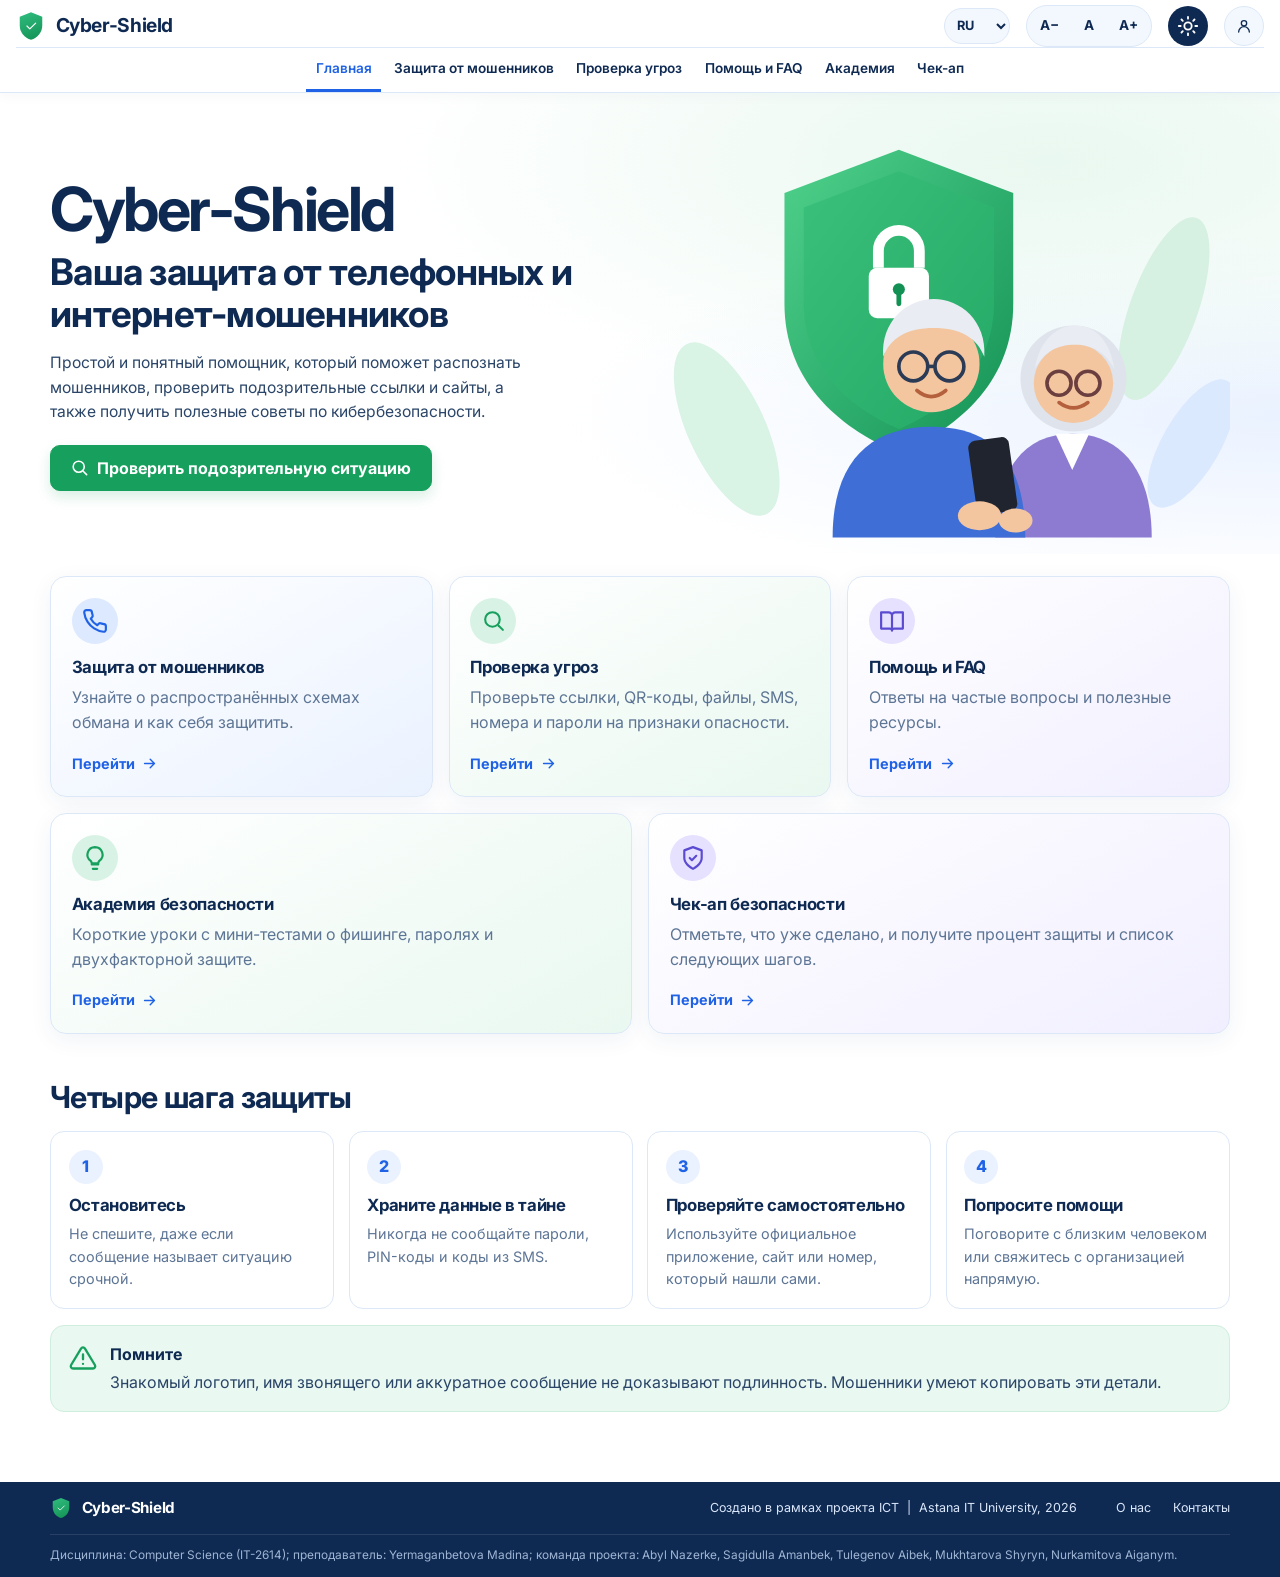
==== public/index.html @ ae564491 "Add Cyberr Shield application files" ====
<!doctype html><html lang="ru"><head><meta charset="utf-8"><meta name="viewport" content="width=device-width,initial-scale=1"><meta name="description" content="Распознавайте онлайн-мошенничество и находите безопасные шаги."><title>Главная | Cyber-Shield</title><link rel="preconnect" href="https://fonts.googleapis.com"><link rel="preconnect" href="https://fonts.gstatic.com" crossorigin><link rel="stylesheet" href="https://fonts.googleapis.com/css2?family=Inter:wght@400;500;600;700;800&display=swap"><link rel="stylesheet" href="styles.css?v=4"><script>try{var d=document.documentElement,t=localStorage.getItem('cs-theme'),l=localStorage.getItem('cs-lang'),f=localStorage.getItem('cs-fs');if(t)d.dataset.theme=t;if(l)d.lang=l;if(f)d.style.setProperty('--font',f+'px')}catch(e){}</script></head><body><a class="skip" href="#main">Перейти к содержимому</a><header class="topbar" id="top"><div class="shell"><div class="toprow"><a class="brand" href="index.html"><span class="logo" aria-hidden="true">✦</span><span><strong>Cyber-Shield</strong><small>Защита от телефонных и интернет-мошенников</small></span></a><select class="lang" id="langSelect" aria-label="Язык"><option value="ru">RU</option><option value="kk">ҚАЗ</option><option value="en">EN</option></select><div class="tools" aria-label="Размер текста"><span>Размер текста</span><button class="tool" data-font="down" aria-label="Уменьшить текст">A−</button><button class="tool" data-font="reset" aria-label="Сбросить размер текста">A</button><button class="tool" data-font="up" aria-label="Увеличить текст">A+</button></div><button class="theme" id="themeToggle" type="button" aria-label="Сменить тему"><span class="ico i-sun" aria-hidden="true"></span></button><a class="acc" id="accLink" href="account.html" aria-label="Личный кабинет"><span class="ico i-user" aria-hidden="true"></span></a></div><div class="navwrap"><nav class="nav" aria-label="Основная навигация"><a href="index.html" aria-current="page"><span aria-hidden="true">⌂</span> Главная</a><a href="protect.html"><span aria-hidden="true">✓</span> Защита от мошенников</a><a href="scanner.html"><span aria-hidden="true">⌕</span> Проверка угроз</a><a href="help.html"><span aria-hidden="true">?</span> Помощь и FAQ</a><a href="academy.html"><span aria-hidden="true">★</span> Академия</a><a href="checkup.html"><span aria-hidden="true">✓</span> Чек-ап</a></nav></div></div></header><main id="main"><section class="hero"><div class="shell hero-grid"><div><h1><span class="brandname">Cyber-Shield</span>Ваша защита от телефонных и интернет-мошенников</h1><p class="lead">Простой и понятный помощник, который поможет распознать мошенников, проверить подозрительные ссылки и сайты, а также получить полезные советы по кибербезопасности.</p><div class="actions"><a class="btn green" href="protect.html#situation-check"><span class="ico i-search" aria-hidden="true"></span> Проверить подозрительную ситуацию</a></div></div><aside class="visual" aria-hidden="true"><svg viewBox="0 0 480 340" xmlns="http://www.w3.org/2000/svg"><defs><linearGradient id="sg" x1="0" y1="0" x2="1" y2="1"><stop offset="0" stop-color="#4fd18b"/><stop offset="1" stop-color="#139155"/></linearGradient></defs><ellipse cx="62" cy="250" rx="32" ry="78" fill="#d9f3e5" transform="rotate(-25 62 250)"/><ellipse cx="425" cy="150" rx="28" ry="80" fill="#d6f0e1" transform="rotate(20 425 150)"/><ellipse cx="448" cy="262" rx="24" ry="60" fill="#dbe9ff" transform="rotate(30 448 262)"/><path d="M205 18 300 54v92c0 62-42 102-95 124-53-22-95-62-95-124V54z" fill="url(#sg)"/><path d="M205 36 284 66v80c0 50-34 85-79 104-45-19-79-54-79-104V66z" fill="#2fb872" opacity=".55"/><rect x="180" y="116" width="50" height="42" rx="7" fill="#fff"/><path d="M188 116v-14a17 17 0 0 1 34 0v14" fill="none" stroke="#fff" stroke-width="9"/><circle cx="205" cy="134" r="5" fill="#139155"/><rect x="203" y="136" width="4" height="12" rx="2" fill="#139155"/><circle cx="350" cy="208" r="44" fill="#dfe3ec"/><path d="M285 340c0-56 24-86 64-86s66 30 66 86z" fill="#8c7bd1"/><path d="M335 254l14 30 14-30z" fill="#fff"/><circle cx="350" cy="212" r="33" fill="#f3c6a0"/><path d="M318 200c4-26 20-36 34-36s28 10 32 36c-8-14-18-20-33-20s-25 6-33 20z" fill="#e9ecf2"/><g fill="none" stroke="#6b3f3f" stroke-width="3"><circle cx="338" cy="212" r="10"/><circle cx="362" cy="212" r="10"/></g><path d="M338 228q12 9 24 0" fill="none" stroke="#b5603c" stroke-width="3" stroke-linecap="round"/><path d="M150 340c0-62 30-92 82-92s78 30 78 92z" fill="#3f6fd6"/><circle cx="232" cy="196" r="40" fill="#f3c6a0"/><path d="M192 190c-2-30 20-48 42-48s44 18 42 48c-6-16-20-24-42-24s-36 8-42 24z" fill="#e9ecf2"/><g fill="none" stroke="#2b3a55" stroke-width="3"><circle cx="217" cy="198" r="12"/><circle cx="247" cy="198" r="12"/><path d="M229 198h6"/></g><path d="M220 218q12 10 24 0" fill="none" stroke="#b5603c" stroke-width="3" stroke-linecap="round"/><rect x="266" y="258" width="34" height="62" rx="6" fill="#20242e" transform="rotate(-8 283 289)"/><ellipse cx="272" cy="322" rx="18" ry="12" fill="#f3c6a0"/><ellipse cx="302" cy="326" rx="14" ry="10" fill="#f3c6a0"/></svg></aside></div></section><section class="section"><div class="shell"><div class="cards"><article class="card c-blue"><div class="iconbox"><span class="ico i-phone" aria-hidden="true"></span></div><h3>Защита от мошенников</h3><p>Узнайте о распространённых схемах обмана и как себя защитить.</p><a class="arrow" href="protect.html">Перейти <span class="ico i-arrow" aria-hidden="true"></span></a></article><article class="card c-green"><div class="iconbox ib-green"><span class="ico i-search" aria-hidden="true"></span></div><h3>Проверка угроз</h3><p>Проверьте ссылки, QR-коды, файлы, SMS, номера и пароли на признаки опасности.</p><a class="arrow" href="scanner.html">Перейти <span class="ico i-arrow" aria-hidden="true"></span></a></article><article class="card c-purple"><div class="iconbox ib-purple"><span class="ico i-book" aria-hidden="true"></span></div><h3>Помощь и FAQ</h3><p>Ответы на частые вопросы и полезные ресурсы.</p><a class="arrow" href="help.html">Перейти <span class="ico i-arrow" aria-hidden="true"></span></a></article></div><div class="cards two"><article class="card c-green"><div class="iconbox ib-green"><span class="ico i-bulb" aria-hidden="true"></span></div><h3>Академия безопасности</h3><p>Короткие уроки с мини-тестами о фишинге, паролях и двухфакторной защите.</p><a class="arrow" href="academy.html">Перейти <span class="ico i-arrow" aria-hidden="true"></span></a></article><article class="card c-purple"><div class="iconbox ib-purple"><span class="ico i-shieldc" aria-hidden="true"></span></div><h3>Чек-ап безопасности</h3><p>Отметьте, что уже сделано, и получите процент защиты и список следующих шагов.</p><a class="arrow" href="checkup.html">Перейти <span class="ico i-arrow" aria-hidden="true"></span></a></article></div></div></section><section class="section" id="tips"><div class="shell"><h2>Четыре шага защиты</h2><div class="steps"><article class="step"><h3>Остановитесь</h3><p>Не спешите, даже если сообщение называет ситуацию срочной.</p></article><article class="step"><h3>Храните данные в тайне</h3><p>Никогда не сообщайте пароли, PIN-коды и коды из SMS.</p></article><article class="step"><h3>Проверяйте самостоятельно</h3><p>Используйте официальное приложение, сайт или номер, который нашли сами.</p></article><article class="step"><h3>Попросите помощи</h3><p>Поговорите с близким человеком или свяжитесь с организацией напрямую.</p></article></div><div class="callout"><span class="ico i-alert" aria-hidden="true"></span><div><strong>Помните</strong><p>Знакомый логотип, имя звонящего или аккуратное сообщение не доказывают подлинность. Мошенники умеют копировать эти детали.</p></div></div></div></section></main><footer class="footer" id="contacts"><div class="shell"><div class="footbar"><a class="brand" href="index.html"><span class="logo" aria-hidden="true">✦</span><strong>Cyber-Shield</strong></a><span><span>Создано в рамках проекта ICT</span> &nbsp;|&nbsp; Astana IT University, 2026</span><span class="footlinks"><a href="#about">О нас</a><a href="#contacts">Контакты</a></span></div><p class="footnote" id="about">Дисциплина: Computer Science (IT-2614); преподаватель: Yermaganbetova Madina; команда проекта: Abyl Nazerke, Sagidulla Amanbek, Tulegenov Aibek, Mukhtarova Shyryn, Nurkamitova Aiganym.</p></div></footer><button class="backtop" id="backTop" aria-label="Наверх" title="Наверх">↑</button><script src="script.js?v=4"></script></body></html>
---- public/styles.css ----
:root{--blue:#1f62e6;--green:#17a05d;--bg:#fff;--card:#fff;--tint:#f3f8ff;--t-blue:#eaf2ff;--t-green:#e9f8f0;--t-purple:#f1efff;--ink:#2a4568;--head:#0f2a52;--muted:#5d7595;--line:#dce8f7;--font:16px;--shadow:0 6px 22px #1b3f7a10}
[data-theme=dark]{--bg:#0a1730;--card:#112448;--tint:#0f2142;--t-blue:#12295a;--t-green:#0f3030;--t-purple:#1c2253;--ink:#d3e2f8;--head:#eef5ff;--muted:#9fb5d4;--line:#243f6b;--blue:#6a9bff;--shadow:none}
*{box-sizing:border-box}
html{font-size:var(--font);scroll-behavior:smooth;scroll-padding-top:90px}
body{margin:0;background:var(--bg);color:var(--ink);font:1rem/1.55 Inter,system-ui,-apple-system,"Segoe UI",sans-serif}
[hidden]{display:none!important}
a{color:var(--blue);text-underline-offset:4px}
button,input,select{font:inherit}
:focus-visible{outline:3px solid #ffb938;outline-offset:3px}
.shell{width:min(1180px,calc(100% - 3rem));margin:auto}
.skip{position:absolute;top:-5rem;left:1rem;background:#fff;color:#0f2a52;padding:1rem;z-index:99}.skip:focus{top:1rem}
h1,h2,h3{color:var(--head);line-height:1.2;letter-spacing:-.02em;margin:0 0 .5rem}
h2{font-size:clamp(1.4rem,2.6vw,1.9rem)}h3{font-size:1.05rem}
p{margin:.4rem 0 1rem}.muted{color:var(--muted)}
.ico{display:inline-block;flex:none;width:1.2em;height:1.2em;background:currentColor;vertical-align:-.2em;-webkit-mask:var(--i) center/contain no-repeat;mask:var(--i) center/contain no-repeat}
/* header */
.topbar{position:sticky;top:0;z-index:10;background:var(--bg);border-bottom:1px solid var(--line);box-shadow:0 2px 14px #12345b0a}
.topbar .shell{display:flex;align-items:center;gap:1rem;flex-wrap:wrap;min-height:66px;width:min(1360px,calc(100% - 2rem))}
.toprow{display:contents}
.brand{order:1;display:flex;align-items:center;gap:.6rem;text-decoration:none;color:var(--head)}
.brand strong{font-size:1.2rem;letter-spacing:-.02em}.brand small{display:none}
.logo{position:relative;flex:none;width:30px;height:35px;font-size:0;color:transparent;background:linear-gradient(160deg,#35c486,#0f8a4e);-webkit-mask:var(--sh) center/contain no-repeat;mask:var(--sh) center/contain no-repeat}
.logo:after{content:"";position:absolute;inset:30% 24% 30%;background:#fff;-webkit-mask:var(--i-check) center/contain no-repeat;mask:var(--i-check) center/contain no-repeat}
.navwrap{order:2;flex:1;display:flex;justify-content:center}
.nav{display:flex;gap:.2rem}
.nav a{display:flex;align-items:center;min-height:66px;padding:0 .6rem;color:var(--head);font-size:.85rem;font-weight:600;text-decoration:none;border-bottom:3px solid transparent;white-space:nowrap}
.nav a span{display:none}.nav a:hover{color:var(--blue)}
.nav a[aria-current=page]{color:var(--blue);border-bottom-color:var(--blue)}
.tools{order:4;display:flex;align-items:center;gap:.1rem;padding:.2rem;border-radius:99px;background:var(--tint);border:1px solid var(--line)}
.tools span{display:none}
.tool{min-width:38px;min-height:34px;border:0;border-radius:99px;background:transparent;color:var(--head);font-weight:700;font-size:.85rem;cursor:pointer}.tool:hover{background:var(--t-blue)}
.theme{order:5;width:40px;height:40px;border:0;border-radius:50%;background:#0f2a52;color:#fff;display:grid;place-items:center;font-size:1.15rem;cursor:pointer}
[data-theme=dark] .theme{background:#2a4a85}
.lang{order:3;width:auto;min-height:36px;padding:0 .5rem;border-radius:99px;border:1px solid var(--line);background:var(--tint);color:var(--head);font-weight:700;font-size:.8rem;cursor:pointer}
/* hero + page head */
.hero{padding:2.2rem 0 1rem;background:radial-gradient(ellipse at 82% 15%,var(--t-green) 0,transparent 45%),radial-gradient(ellipse at 100% 70%,var(--t-blue) 0,transparent 40%)}
.hero-grid{display:grid;grid-template-columns:1fr 1fr;gap:1.5rem;align-items:center}
.hero h1{font-size:clamp(1.6rem,3.3vw,2.3rem);line-height:1.15;margin:0 0 1rem}
.hero h1 .brandname{display:block;white-space:nowrap;font-size:clamp(2.6rem,6vw,3.8rem);letter-spacing:-.04em;margin-bottom:.35rem}
.lead{max-width:50ch;color:var(--ink);font-size:.98rem}
.actions{display:flex;gap:.7rem;flex-wrap:wrap;margin-top:1.3rem}
.visual svg{display:block;width:100%;height:auto}
.pagehero{padding:1.8rem 0 .6rem}
.ph{display:flex;align-items:center;gap:1rem}
.ph h1{font-size:clamp(1.7rem,3.2vw,2.3rem);margin:0}.ph p{margin:.25rem 0 0;color:var(--muted);max-width:60ch}
/* buttons */
.btn{min-height:46px;display:inline-flex;align-items:center;justify-content:center;gap:.5rem;padding:.6rem 1.2rem;border-radius:10px;border:1px solid var(--blue);background:var(--blue);color:#fff;font-weight:700;text-decoration:none;cursor:pointer;box-shadow:0 6px 14px #1f62e620}
.btn:hover{filter:brightness(.92)}
.btn.green{background:var(--green);border-color:var(--green);box-shadow:0 6px 14px #17a05d2a}
.btn.alt{background:var(--card);color:var(--head);border-color:var(--line);box-shadow:none}
/* cards */
.section{padding:1.4rem 0}
.cards{display:grid;grid-template-columns:repeat(3,1fr);gap:1rem}
.cards.five{grid-template-columns:repeat(5,1fr)}
.card,.panel{background:var(--card);border:1px solid var(--line);border-radius:16px;padding:1.3rem;box-shadow:var(--shadow)}
.card.c-blue{background:linear-gradient(150deg,var(--card),var(--t-blue))}
.card.c-green{background:linear-gradient(150deg,var(--card),var(--t-green))}
.card.c-purple{background:linear-gradient(150deg,var(--card),var(--t-purple))}
.card p{color:var(--muted)}.cards.five .card{padding:1rem}.cards.five .card p{font-size:.78rem;margin:0}.cards.five h3{font-size:.95rem}
.card ul{margin:.4rem 0 0;padding-left:1.1rem;color:var(--muted)}
.iconbox{width:46px;height:46px;border-radius:50%;display:grid;place-items:center;font-size:1.35rem;margin-bottom:.8rem;background:#dce9ff;color:#1f62e6}
.iconbox.big{width:64px;height:64px;font-size:1.9rem;margin:0;flex:none}
.ib-green{background:#d8f3e5;color:#17a05d}.ib-purple{background:#e5e1ff;color:#5b4bd1}.ib-orange{background:#ffe9d2;color:#e77a14}.ib-red{background:#ffe0de;color:#d6403a}
.arrow{display:inline-flex;align-items:center;gap:.4rem;font-weight:700;text-decoration:none;font-size:.9rem}
/* callouts */
.callout{display:flex;gap:.8rem;align-items:flex-start;background:var(--t-green);border:1px solid #cfeedd;border-radius:14px;padding:1rem 1.1rem;margin:1rem 0}
[data-theme=dark] .callout{border-color:#1d5a50}
.callout>.ico{font-size:1.5rem;color:var(--green);margin-top:.1rem}.callout strong{color:var(--head)}.callout p{margin:.2rem 0 0}
.callout.info{background:var(--t-blue);border-color:var(--line);font-size:.85rem}.callout.info>.ico{color:var(--blue);font-size:1.3rem}
/* steps */
.steps{display:grid;grid-template-columns:repeat(4,1fr);gap:.9rem;counter-reset:step;margin-top:1rem}
.step{padding:1.1rem;background:var(--card);border:1px solid var(--line);border-radius:14px}
.step:before{counter-increment:step;content:counter(step);display:grid;place-items:center;width:34px;height:34px;background:var(--t-blue);color:var(--blue);border-radius:50%;font-weight:800;margin-bottom:.7rem}
.step p{margin:0;color:var(--muted);font-size:.9rem}
/* forms */
.panel.green{background:linear-gradient(135deg,var(--t-green),var(--card));border-color:#cfeedd}
[data-theme=dark] .panel.green{border-color:#1d5a50}
.panel-head{display:flex;align-items:center;gap:.7rem;margin-bottom:.4rem}.panel-head h2{margin:0;font-size:1.2rem}.panel-head .ico{font-size:1.7rem;color:var(--green)}
.panel-head .ico.b{color:var(--blue)}
.field{display:flex;flex-direction:column;gap:.4rem;margin-bottom:1rem}
.field label,.legend{font-weight:700;color:var(--head);font-size:.92rem}
input[type=text],input[type=url],select,textarea{width:100%;min-height:48px;padding:.65rem .85rem;border:1px solid #c4d9f1;border-radius:10px;background:var(--card);color:var(--ink)}
input[type=checkbox]{width:20px;height:20px;accent-color:var(--blue);margin:.15rem .2rem 0 0;flex:none}
.checkrow{display:flex;align-items:flex-start;gap:.4rem;margin:.55rem 0}.checkrow label{font-weight:500;font-size:.92rem}
.helptext,.disclaimer{font-size:.85rem;color:var(--muted)}
.result{display:none;border:2px solid var(--line);border-radius:13px;padding:1rem;margin-top:1rem;color:#17345b}
.result.show{display:block}.result h3{color:#0f2a52;margin-bottom:.4rem}
.result.high{background:#fff0ef;border-color:#e7aaa6}.result.medium{background:#fff8e5;border-color:#efd48b}.result.low{background:#effbf4;border-color:#8ed3a9}.result.info{background:#eef6ff;border-color:#9bc6f5}
.result .address{overflow-wrap:anywhere}
.situation{display:grid;grid-template-columns:2fr 1fr;gap:1rem;align-items:start}
.situation .callout{margin:0}
/* scanner */
textarea{display:block;min-height:120px;resize:vertical;line-height:1.5;font:inherit}
.svc{display:flex;flex-wrap:wrap;gap:.5rem;margin:-.4rem 0 1rem;font-size:.8rem}
.chip{padding:.25rem .7rem;border-radius:99px;background:var(--tint);border:1px solid var(--line);color:var(--ink)}
.chip.on:before{content:"● ";color:#17a05d}.chip.off:before{content:"○ ";color:#8a9bb5}
.meter{height:10px;border-radius:99px;background:#0f2a521a;overflow:hidden;margin:.3rem 0 .4rem}
.meter span{display:block;height:100%;border-radius:99px;background:linear-gradient(90deg,#17a05d,#e8a317,#d6403a);background-size:100vw 100%}
.result h4{margin:.9rem 0 .2rem;color:#0f2a52;font-size:.92rem}.result ul{margin:.3rem 0;padding-left:1.2rem}
.result ul.links li{margin:.35rem 0}
.reportform{margin-top:1.2rem;padding-top:1rem;border-top:1px dashed var(--line)}.reportform h3{margin-bottom:.2rem}
.tabs{display:flex;gap:.7rem;flex-wrap:wrap;margin:1.2rem 0}
.tabs button{display:inline-flex;align-items:center;gap:.5rem;min-height:44px;padding:0 1.3rem;border-radius:10px;border:1px solid var(--line);background:var(--card);color:var(--head);font-weight:700;cursor:pointer}
.tabs button.active{background:var(--blue);border-color:var(--blue);color:#fff}
.scan-grid{display:grid;grid-template-columns:1.5fr 1fr .9fr;gap:1rem;align-items:start}
.scan-art{display:grid;place-items:center;position:sticky;top:84px;padding:1rem;border-radius:16px;background:var(--t-blue)}.scan-art svg{width:100%;max-width:300px;height:auto}
.watch{background:var(--tint);border:1px solid var(--line);border-radius:16px;padding:1.2rem}
.watch h2{font-size:1rem}
ul.checks{list-style:none;margin:.6rem 0 0;padding:0;display:grid;gap:.7rem;font-size:.9rem}
ul.checks li{display:flex;gap:.6rem;align-items:flex-start}
ul.checks li:before{content:"";flex:none;width:1.1em;height:1.1em;margin-top:.2em;background:var(--head);-webkit-mask:var(--i-check) center/contain no-repeat;mask:var(--i-check) center/contain no-repeat}
.stack{display:grid;gap:1rem;margin-top:1rem}
.two-col{display:grid;grid-template-columns:1fr 1fr;gap:1rem}
/* help */
.help-grid{display:grid;grid-template-columns:200px 1fr 290px;gap:1.2rem;align-items:start;margin-top:1.2rem}
.side{display:grid;gap:.25rem;padding:.5rem;background:var(--card);border:1px solid var(--line);border-radius:14px;position:sticky;top:84px}
.side a{display:flex;align-items:center;gap:.6rem;padding:.65rem .75rem;border-radius:9px;color:var(--head);font-size:.85rem;font-weight:600;text-decoration:none}
.side a.on{background:var(--blue);color:#fff}
.faq{display:grid;gap:.7rem}
details{background:var(--card);border:1px solid var(--line);border-radius:12px;padding:.2rem 1.1rem}
summary{cursor:pointer;min-height:50px;display:flex;align-items:center;justify-content:space-between;gap:1rem;color:var(--head);font-weight:600;font-size:.92rem;list-style:none}
summary::-webkit-details-marker{display:none}
summary:after{content:"";flex:none;width:1.1em;height:1.1em;background:var(--blue);-webkit-mask:var(--i-chev) center/contain no-repeat;mask:var(--i-chev) center/contain no-repeat;transition:transform .2s}
details[open] summary:after{transform:rotate(180deg)}
details p{color:var(--muted);font-size:.92rem}
.resources{display:grid;gap:.4rem;padding:1.1rem;background:var(--tint);border:1px solid var(--line);border-radius:16px}
.resources h2{font-size:.95rem;margin-bottom:.4rem}
.resource{display:flex;align-items:center;gap:.75rem;padding:.65rem;border-radius:12px;background:var(--card);border:1px solid var(--line);text-decoration:none;color:var(--head)}
.resource .iconbox{width:38px;height:38px;border-radius:10px;font-size:1.1rem;margin:0}
.resource span.t{flex:1;font-size:.85rem;font-weight:700;line-height:1.3}.resource small{display:block;color:var(--muted);font-weight:400;font-size:.74rem}
.resource>.ico:last-child{color:var(--muted)}
/* academy + checkup */
.cards.two{grid-template-columns:repeat(2,1fr);margin-top:1rem}
.prog{display:flex;align-items:center;gap:1.2rem;flex-wrap:wrap}.prog p{margin:0;font-weight:700;color:var(--head)}.prog .meter{flex:1;min-width:160px;margin:0}
#acBar{width:0;transition:width .3s}
.lessons{display:grid;gap:.8rem;margin-top:1rem}
details.lesson{padding:.3rem 1rem}
details.lesson summary{gap:.9rem;min-height:70px}
.lesson summary .lt{flex:1;display:grid;gap:.1rem;min-width:0}details.lesson{min-width:0}.lesson summary small{color:var(--muted);font-weight:400;font-size:.82rem}
.lesson summary .iconbox{margin:0;width:42px;height:42px;font-size:1.2rem}
.badge{flex:none;padding:.2rem .65rem;border-radius:99px;font-size:.75rem;font-weight:700;background:var(--tint);border:1px solid var(--line);color:var(--muted)}
.badge.ok{background:var(--t-green);color:#0e7a47;border-color:#bfe8d1}[data-theme=dark] .badge.ok{color:#6fe0a8;border-color:#1d5a50}
.lesson-body{padding:.2rem 0 1rem}.lesson-body h4{margin:.9rem 0 .3rem;color:var(--head)}
.points{margin:.2rem 0;padding-left:1.2rem}.points li{margin:.35rem 0}
.quiz{margin:.7rem 0;padding:1rem;border:1px solid var(--line);border-radius:12px;background:var(--tint)}
.qtext{font-weight:700;color:var(--head);margin:0 0 .6rem}
.opts{display:grid;gap:.5rem}
.opt{text-align:left;padding:.65rem .9rem;border-radius:10px;border:1px solid var(--line);background:var(--card);color:var(--ink);cursor:pointer;min-height:44px}
.opt:hover:not(:disabled){border-color:var(--blue)}.opt:disabled{cursor:default}
.opt.right{background:#e3f6ec;border-color:#17a05d;color:#0b5c35}.opt.wrong{background:#ffe9e7;border-color:#d6403a;color:#8a1f1a}
.expl{margin-top:.7rem;font-size:.9rem}.expl .v-ok{color:#0e7a47}.expl .v-bad{color:#c0332d}
[data-theme=dark] .expl .v-ok{color:#6fe0a8}[data-theme=dark] .expl .v-bad{color:#ff8a82}
.score{font-weight:700;color:var(--head)}
.check-grid{display:grid;grid-template-columns:1.4fr 1fr;gap:1rem;align-items:start}
.check-list{display:grid;gap:1rem}.check-list h2{font-size:1.1rem}
.chk{padding:.75rem 0;border-top:1px solid var(--line)}.chk:first-of-type{border-top:0}
.chk label{display:flex;gap:.7rem;align-items:flex-start;cursor:pointer;font-weight:500}
.result-panel{position:sticky;top:84px}
.big{font-size:3rem;font-weight:800;color:var(--head);letter-spacing:-.03em;line-height:1;margin-bottom:.5rem}
.lvl{font-weight:700}.lvl.good{color:#0e7a47}.lvl.mid{color:#b9740a}.lvl.low{color:#c0332d}
[data-theme=dark] .lvl.good{color:#6fe0a8}[data-theme=dark] .lvl.mid{color:#f0b64a}[data-theme=dark] .lvl.low{color:#ff8a82}
#ckSteps ol{padding-left:1.2rem;margin:.3rem 0}#ckSteps li{margin:.4rem 0;font-size:.92rem}
#ckBar{width:0;transition:width .3s}
/* account, dashboard, qr, file, password */
.acc{order:5;flex:none;width:40px;height:40px;border-radius:50%;display:grid;place-items:center;border:1px solid var(--line);background:var(--tint);color:var(--head);font-weight:800;font-size:.85rem;text-decoration:none}
.acc.on{background:var(--blue);border-color:var(--blue);color:#fff}
.filebtn{cursor:pointer}
.qrview{margin:1rem 0;display:grid;gap:.6rem}.qrview video{width:100%;max-height:320px;border-radius:12px;background:#0f2a52;object-fit:cover}
pre.qrtext{white-space:pre-wrap;overflow-wrap:anywhere;background:#ffffff99;border:1px dashed #9fb5d4;border-radius:10px;padding:.6rem .8rem;margin:.3rem 0;font:.85rem/1.4 ui-monospace,Menlo,Consolas,monospace;color:#17345b}
.filedrop{display:grid;justify-items:center;gap:.4rem;padding:1.4rem 1rem;margin:.6rem 0;border:2px dashed var(--line);border-radius:14px;background:var(--tint);cursor:pointer;text-align:center;font-weight:600;color:var(--head)}
.filedrop .ico{font-size:1.8rem;color:var(--blue)}.filedrop.over,.filedrop:hover{border-color:var(--blue);background:var(--t-blue)}
.pwrow{display:flex;gap:.5rem}.pwrow input{flex:1}.pwrow .btn{min-height:48px}
.result code{overflow-wrap:anywhere;font-size:.8rem}
.authwrap{display:grid;grid-template-columns:1.2fr 1fr;gap:1rem;align-items:start}.authwrap .tabs{margin-top:0}
.error{color:#c0332d;font-weight:600;min-height:1.2em}[data-theme=dark] .error{color:#ff8a82}
.btn.danger{background:#d6403a;border-color:#d6403a;box-shadow:none}
.dash-grid{display:grid;grid-template-columns:210px 1fr;gap:1.2rem;align-items:start}
.dside{position:sticky;top:84px}
.dmain{display:grid;gap:1.2rem;min-width:0}
.dhero{display:grid;grid-template-columns:1.3fr 1fr 1fr;gap:1rem;align-items:stretch;position:relative}
.dhero h1{font-size:clamp(1.6rem,3vw,2.2rem);margin:0}.dhero .sub{font-weight:700;color:var(--head);margin:.4rem 0 .2rem}
.dshield{display:none}
.gauge{text-align:center;padding:1rem}.gauge h3{margin:0}#dGauge svg{width:100%;max-width:190px}
.gnum{font-size:30px;font-weight:800;fill:var(--head)}.gsub{font-size:11px;fill:var(--muted)}.glvl{font-weight:800;margin:0}
.stats{display:grid;align-content:center}.stats ul{list-style:none;margin:0;padding:0;display:grid;gap:.8rem}.stats li{display:flex;justify-content:space-between;align-items:center;gap:.6rem;font-size:.9rem}.stats b{font-size:1.4rem;color:var(--head)}
.dq{grid-template-columns:repeat(5,1fr)}
.card.sm{padding:1rem}.card.sm p{font-size:.8rem;color:var(--muted)}.card.sm h3{font-size:.95rem}
.dgrid{display:grid;grid-template-columns:1fr 1fr;gap:1rem;align-items:start}
.cards.four{grid-template-columns:repeat(4,1fr)}.cards.three{grid-template-columns:repeat(3,1fr)}.nopad{margin:0}
.linkcard{text-decoration:none;color:var(--head);display:grid;gap:.4rem;justify-items:start}.linkcard .ico{font-size:1.4rem;color:var(--blue)}
.sech{margin:.6rem 0 0}
.panel-head .right{margin-left:auto;font-size:.8rem}
.hlist{list-style:none;margin:0;padding:0;display:grid;gap:.5rem}
.hrow{display:grid;grid-template-columns:auto 1fr auto;gap:.2rem .7rem;align-items:center;padding:.6rem .7rem;border:1px solid var(--line);border-radius:10px;background:var(--card)}
.hkind{font-weight:700;color:var(--head);font-size:.82rem}.hlabel{overflow-wrap:anywhere;font-size:.88rem}.htime{grid-column:2 / 4;font-size:.75rem;color:var(--muted)}
.lvl-badge{padding:.15rem .6rem;border-radius:99px;font-size:.72rem;font-weight:700;white-space:nowrap}
.lvl-badge.high{background:#ffe3e1;color:#a32822}.lvl-badge.medium{background:#fff1d1;color:#8a5a00}.lvl-badge.low{background:#dcf5e7;color:#0e7a47}
.seg{margin-left:auto;display:inline-flex;gap:.2rem;padding:.2rem;border-radius:99px;background:var(--tint);border:1px solid var(--line)}
.seg button{white-space:nowrap;border:0;background:transparent;color:var(--muted);padding:.25rem .7rem;border-radius:99px;font-size:.75rem;font-weight:700;cursor:pointer}.seg button.active{background:var(--blue);color:#fff}
.chartrow{display:flex;align-items:center;gap:1.2rem;flex-wrap:wrap}
.donut{width:150px;flex:none}.donut svg{width:100%}.dnum{font-size:20px;font-weight:800;fill:var(--head)}.dsub{font-size:7px;fill:var(--muted)}
.legend{list-style:none;margin:0;padding:0;display:grid;gap:.5rem;font-size:.85rem}.legend li{display:grid;grid-template-columns:12px 1fr auto;gap:.5rem;align-items:center}.legend i{width:10px;height:10px;border-radius:50%}
.bars{list-style:none;margin:1rem 0 0;padding:0;display:grid;gap:.4rem;font-size:.8rem}.bars li{display:grid;grid-template-columns:90px 1fr 24px;gap:.5rem;align-items:center}.bar{height:8px;border-radius:99px;background:#0f2a521a;overflow:hidden}.bar i{display:block;height:100%;background:var(--blue);border-radius:99px}
.lastcheck{margin-top:1rem;padding-top:.8rem;border-top:1px dashed var(--line)}.lastcheck h3{margin-bottom:.3rem}.lastcheck p{margin:.2rem 0}
.toolbar{display:flex;gap:.6rem;flex-wrap:wrap;margin:.6rem 0 1rem}.toolbar select{width:auto;min-width:180px}.toolbar .btn{min-height:44px}
.dside a.on{background:var(--blue);color:#fff}
@media(min-width:1100px){.dhero{padding-right:0}}
@media(max-width:1000px){.dash-grid{grid-template-columns:1fr}.dside{position:static;display:flex;overflow-x:auto}.dside a{white-space:nowrap}.dhero{grid-template-columns:1fr 1fr}.dhero>div:first-child{grid-column:1/-1}.dq{grid-template-columns:repeat(3,1fr)}.cards.four{grid-template-columns:repeat(2,1fr)}.dgrid{grid-template-columns:1fr}.authwrap{grid-template-columns:1fr}}
@media(max-width:650px){.dq,.cards.three,.cards.four{grid-template-columns:1fr 1fr}.dhero{grid-template-columns:1fr}.acc{width:36px;height:36px}.donut{width:120px}.bars li{grid-template-columns:70px 1fr 22px}}
@media(max-width:650px){details.lesson summary{flex-wrap:wrap;padding:.6rem 0}.lesson summary .lt{flex-basis:calc(100% - 60px)}}
@media(max-width:420px){.brand strong{display:none}.dq,.cards.three,.cards.four{grid-template-columns:1fr}}
/* footer */
.footer{background:#0f2a52;color:#dbe7fa;margin-top:2rem}
.footbar{display:flex;align-items:center;justify-content:space-between;gap:1rem;flex-wrap:wrap;min-height:52px;padding:.4rem 0;font-size:.78rem}
.footer .brand{order:0;color:#fff}.footer .brand strong{font-size:.95rem}.footer .logo{width:22px;height:26px}
.footlinks a{color:#dbe7fa;text-decoration:none;margin-left:1.4rem}.footlinks a:hover{text-decoration:underline}
.footnote{margin:0;padding:0 0 .8rem;font-size:.74rem;color:#9fb5d4;border-top:1px solid #ffffff1a;padding-top:.7rem}
.backtop{position:fixed;right:1rem;bottom:1rem;width:44px;height:44px;border-radius:50%;border:2px solid #fff;background:#0f2a52;color:#fff;font-size:1.2rem;cursor:pointer;box-shadow:0 5px 18px #102c5533}
/* responsive */
@media(max-width:1340px){.navwrap{order:6;flex-basis:100%;justify-content:center;overflow-x:auto;border-top:1px solid var(--line)}.nav a{min-height:44px}.topbar .shell{row-gap:0;padding-top:.3rem}.brand{margin-right:auto}}
@media(max-width:1000px){.cards.five{grid-template-columns:repeat(3,1fr)}.scan-grid{grid-template-columns:1fr 1fr}.scan-art{display:none}.help-grid{grid-template-columns:1fr 280px}.side{grid-column:1/-1;position:static;display:flex;overflow-x:auto}.side a{white-space:nowrap}}
@media(max-width:850px){.check-grid{grid-template-columns:1fr}.result-panel{position:static}.hero-grid,.situation{grid-template-columns:1fr}.visual{max-width:420px;margin:auto}.steps{grid-template-columns:1fr 1fr}.cards{grid-template-columns:1fr 1fr}.help-grid{grid-template-columns:1fr}}
@media(max-width:650px){.brand strong{font-size:1.05rem}.lang{padding:0 .25rem}.shell{width:calc(100% - 1.25rem)}.topbar .shell{gap:.5rem;padding:.4rem 0;min-height:0}.brand{margin-right:auto}.navwrap{order:6;flex-basis:100%;justify-content:flex-start;overflow-x:auto}.nav a{min-height:42px;padding:0 .7rem;font-size:.82rem}.tool{min-width:32px}.cards,.cards.five,.cards.two,.steps,.two-col,.scan-grid{grid-template-columns:1fr}.ph{align-items:flex-start}.iconbox.big{width:52px;height:52px;font-size:1.5rem}.footbar{flex-direction:column;align-items:flex-start;padding:.8rem 0}.footlinks a{margin:0 1.2rem 0 0}}
@media(max-width:480px){.tool[data-font=reset]{display:none}.theme{width:36px;height:36px}}
@media(prefers-reduced-motion:reduce){html{scroll-behavior:auto}*,*:before,*:after{transition:none!important}}
@media print{.topbar,.footer,.lessons,.tools,.theme,.navwrap,.actions,.backtop,.tabs{display:none!important}}

/* icons (SVG masks) */
:root{--sh:url("data:image/svg+xml,%3Csvg xmlns='http://www.w3.org/2000/svg' viewBox='0 0 24 24' fill='black'%3E%3Cpath d='M12 1 3 4.5v7c0 5.6 3.8 9.9 9 11.5 5.2-1.6 9-5.9 9-11.5v-7z'/%3E%3C/svg%3E");--i-check:url("data:image/svg+xml,%3Csvg xmlns='http://www.w3.org/2000/svg' viewBox='0 0 24 24' fill='none' stroke='black' stroke-width='2' stroke-linecap='round' stroke-linejoin='round'%3E%3Cpath d='m5 12 5 5L20 7'/%3E%3C/svg%3E");--i-chev:url("data:image/svg+xml,%3Csvg xmlns='http://www.w3.org/2000/svg' viewBox='0 0 24 24' fill='none' stroke='black' stroke-width='2' stroke-linecap='round' stroke-linejoin='round'%3E%3Cpath d='m6 9 6 6 6-6'/%3E%3C/svg%3E")}
.i-phone{--i:url("data:image/svg+xml,%3Csvg xmlns='http://www.w3.org/2000/svg' viewBox='0 0 24 24' fill='none' stroke='black' stroke-width='2' stroke-linecap='round' stroke-linejoin='round'%3E%3Cpath d='M22 16.9v3a2 2 0 0 1-2.2 2 19.8 19.8 0 0 1-8.6-3.1 19.5 19.5 0 0 1-6-6A19.8 19.8 0 0 1 2.1 4.2 2 2 0 0 1 4.1 2h3a2 2 0 0 1 2 1.7c.1 1 .4 1.9.7 2.8a2 2 0 0 1-.5 2.1L8.1 9.9a16 16 0 0 0 6 6l1.3-1.3a2 2 0 0 1 2.1-.4c.9.3 1.8.6 2.8.7a2 2 0 0 1 1.7 2z'/%3E%3C/svg%3E")}
.i-mail{--i:url("data:image/svg+xml,%3Csvg xmlns='http://www.w3.org/2000/svg' viewBox='0 0 24 24' fill='none' stroke='black' stroke-width='2' stroke-linecap='round' stroke-linejoin='round'%3E%3Crect width='20' height='16' x='2' y='4' rx='2'/%3E%3Cpath d='m22 7-10 5L2 7'/%3E%3C/svg%3E")}
.i-globe{--i:url("data:image/svg+xml,%3Csvg xmlns='http://www.w3.org/2000/svg' viewBox='0 0 24 24' fill='none' stroke='black' stroke-width='2' stroke-linecap='round' stroke-linejoin='round'%3E%3Ccircle cx='12' cy='12' r='10'/%3E%3Cpath d='M2 12h20M12 2a15 15 0 0 1 4 10 15 15 0 0 1-4 10 15 15 0 0 1-4-10 15 15 0 0 1 4-10z'/%3E%3C/svg%3E")}
.i-coins{--i:url("data:image/svg+xml,%3Csvg xmlns='http://www.w3.org/2000/svg' viewBox='0 0 24 24' fill='none' stroke='black' stroke-width='2' stroke-linecap='round' stroke-linejoin='round'%3E%3Cellipse cx='12' cy='5' rx='8' ry='3'/%3E%3Cpath d='M4 5v14c0 1.7 3.6 3 8 3s8-1.3 8-3V5M4 12c0 1.7 3.6 3 8 3s8-1.3 8-3'/%3E%3C/svg%3E")}
.i-user{--i:url("data:image/svg+xml,%3Csvg xmlns='http://www.w3.org/2000/svg' viewBox='0 0 24 24' fill='none' stroke='black' stroke-width='2' stroke-linecap='round' stroke-linejoin='round'%3E%3Ccircle cx='12' cy='8' r='4'/%3E%3Cpath d='M4 21a8 8 0 0 1 16 0'/%3E%3C/svg%3E")}
.i-search{--i:url("data:image/svg+xml,%3Csvg xmlns='http://www.w3.org/2000/svg' viewBox='0 0 24 24' fill='none' stroke='black' stroke-width='2' stroke-linecap='round' stroke-linejoin='round'%3E%3Ccircle cx='11' cy='11' r='7'/%3E%3Cpath d='m21 21-4.3-4.3'/%3E%3C/svg%3E")}
.i-book{--i:url("data:image/svg+xml,%3Csvg xmlns='http://www.w3.org/2000/svg' viewBox='0 0 24 24' fill='none' stroke='black' stroke-width='2' stroke-linecap='round' stroke-linejoin='round'%3E%3Cpath d='M2 4h7a3 3 0 0 1 3 3v14a2 2 0 0 0-2-2H2zM22 4h-7a3 3 0 0 0-3 3v14a2 2 0 0 1 2-2h8z'/%3E%3C/svg%3E")}
.i-link{--i:url("data:image/svg+xml,%3Csvg xmlns='http://www.w3.org/2000/svg' viewBox='0 0 24 24' fill='none' stroke='black' stroke-width='2' stroke-linecap='round' stroke-linejoin='round'%3E%3Cpath d='M10 13a5 5 0 0 0 7.5.5l3-3a5 5 0 0 0-7-7l-1.7 1.7M14 11a5 5 0 0 0-7.5-.5l-3 3a5 5 0 0 0 7 7l1.7-1.7'/%3E%3C/svg%3E")}
.i-pin{--i:url("data:image/svg+xml,%3Csvg xmlns='http://www.w3.org/2000/svg' viewBox='0 0 24 24' fill='none' stroke='black' stroke-width='2' stroke-linecap='round' stroke-linejoin='round'%3E%3Cpath d='M20 10c0 6-8 12-8 12S4 16 4 10a8 8 0 0 1 16 0z'/%3E%3Ccircle cx='12' cy='10' r='3'/%3E%3C/svg%3E")}
.i-check{--i:url("data:image/svg+xml,%3Csvg xmlns='http://www.w3.org/2000/svg' viewBox='0 0 24 24' fill='none' stroke='black' stroke-width='2' stroke-linecap='round' stroke-linejoin='round'%3E%3Cpath d='m5 12 5 5L20 7'/%3E%3C/svg%3E")}
.i-bulb{--i:url("data:image/svg+xml,%3Csvg xmlns='http://www.w3.org/2000/svg' viewBox='0 0 24 24' fill='none' stroke='black' stroke-width='2' stroke-linecap='round' stroke-linejoin='round'%3E%3Cpath d='M9 18h6M10 22h4M12 2a7 7 0 0 0-4 12.7c.7.6 1 1.4 1 2.3h6c0-.9.3-1.7 1-2.3A7 7 0 0 0 12 2z'/%3E%3C/svg%3E")}
.i-info{--i:url("data:image/svg+xml,%3Csvg xmlns='http://www.w3.org/2000/svg' viewBox='0 0 24 24' fill='none' stroke='black' stroke-width='2' stroke-linecap='round' stroke-linejoin='round'%3E%3Ccircle cx='12' cy='12' r='10'/%3E%3Cpath d='M12 16v-4M12 8h.01'/%3E%3C/svg%3E")}
.i-shield{--i:url("data:image/svg+xml,%3Csvg xmlns='http://www.w3.org/2000/svg' viewBox='0 0 24 24' fill='none' stroke='black' stroke-width='2' stroke-linecap='round' stroke-linejoin='round'%3E%3Cpath d='M12 22s8-4 8-10V5l-8-3-8 3v7c0 6 8 10 8 10z'/%3E%3C/svg%3E")}
.i-shieldc{--i:url("data:image/svg+xml,%3Csvg xmlns='http://www.w3.org/2000/svg' viewBox='0 0 24 24' fill='none' stroke='black' stroke-width='2' stroke-linecap='round' stroke-linejoin='round'%3E%3Cpath d='M12 22s8-4 8-10V5l-8-3-8 3v7c0 6 8 10 8 10z'/%3E%3Cpath d='m9 12 2 2 4-4'/%3E%3C/svg%3E")}
.i-sun{--i:url("data:image/svg+xml,%3Csvg xmlns='http://www.w3.org/2000/svg' viewBox='0 0 24 24' fill='none' stroke='black' stroke-width='2' stroke-linecap='round' stroke-linejoin='round'%3E%3Ccircle cx='12' cy='12' r='4'/%3E%3Cpath d='M12 2v2M12 20v2M4.9 4.9l1.4 1.4M17.7 17.7l1.4 1.4M2 12h2M20 12h2M4.9 19.1l1.4-1.4M17.7 6.3l1.4-1.4'/%3E%3C/svg%3E")}
.i-moon{--i:url("data:image/svg+xml,%3Csvg xmlns='http://www.w3.org/2000/svg' viewBox='0 0 24 24' fill='none' stroke='black' stroke-width='2' stroke-linecap='round' stroke-linejoin='round'%3E%3Cpath d='M21 12.8A9 9 0 1 1 11.2 3 7 7 0 0 0 21 12.8z'/%3E%3C/svg%3E")}
.i-arrow{--i:url("data:image/svg+xml,%3Csvg xmlns='http://www.w3.org/2000/svg' viewBox='0 0 24 24' fill='none' stroke='black' stroke-width='2' stroke-linecap='round' stroke-linejoin='round'%3E%3Cpath d='M5 12h14m-6-6 6 6-6 6'/%3E%3C/svg%3E")}
.i-chev{--i:url("data:image/svg+xml,%3Csvg xmlns='http://www.w3.org/2000/svg' viewBox='0 0 24 24' fill='none' stroke='black' stroke-width='2' stroke-linecap='round' stroke-linejoin='round'%3E%3Cpath d='m6 9 6 6 6-6'/%3E%3C/svg%3E")}
.i-ext{--i:url("data:image/svg+xml,%3Csvg xmlns='http://www.w3.org/2000/svg' viewBox='0 0 24 24' fill='none' stroke='black' stroke-width='2' stroke-linecap='round' stroke-linejoin='round'%3E%3Cpath d='M7 17 17 7M8 7h9v9'/%3E%3C/svg%3E")}
.i-help{--i:url("data:image/svg+xml,%3Csvg xmlns='http://www.w3.org/2000/svg' viewBox='0 0 24 24' fill='none' stroke='black' stroke-width='2' stroke-linecap='round' stroke-linejoin='round'%3E%3Ccircle cx='12' cy='12' r='10'/%3E%3Cpath d='M9.1 9a3 3 0 0 1 5.8 1c0 2-3 3-3 3M12 17h.01'/%3E%3C/svg%3E")}
.i-build{--i:url("data:image/svg+xml,%3Csvg xmlns='http://www.w3.org/2000/svg' viewBox='0 0 24 24' fill='none' stroke='black' stroke-width='2' stroke-linecap='round' stroke-linejoin='round'%3E%3Cpath d='M3 21h18M5 21V10m4 11V10m6 11V10m4 11V10M2 10l10-7 10 7z'/%3E%3C/svg%3E")}
.i-grid{--i:url("data:image/svg+xml,%3Csvg xmlns='http://www.w3.org/2000/svg' viewBox='0 0 24 24' fill='none' stroke='black' stroke-width='2' stroke-linecap='round' stroke-linejoin='round'%3E%3Crect x='3' y='3' width='18' height='18' rx='2'/%3E%3Cpath d='M3 9h18M9 21V9'/%3E%3C/svg%3E")}
.i-alert{--i:url("data:image/svg+xml,%3Csvg xmlns='http://www.w3.org/2000/svg' viewBox='0 0 24 24' fill='none' stroke='black' stroke-width='2' stroke-linecap='round' stroke-linejoin='round'%3E%3Cpath d='M10.3 3.9 1.8 18a2 2 0 0 0 1.7 3h17a2 2 0 0 0 1.7-3L13.7 3.9a2 2 0 0 0-3.4 0zM12 9v4M12 17h.01'/%3E%3C/svg%3E")}
[data-theme=dark] .theme .ico{--i:url("data:image/svg+xml,%3Csvg xmlns='http://www.w3.org/2000/svg' viewBox='0 0 24 24' fill='none' stroke='black' stroke-width='2' stroke-linecap='round' stroke-linejoin='round'%3E%3Cpath d='M21 12.8A9 9 0 1 1 11.2 3 7 7 0 0 0 21 12.8z'/%3E%3C/svg%3E")}
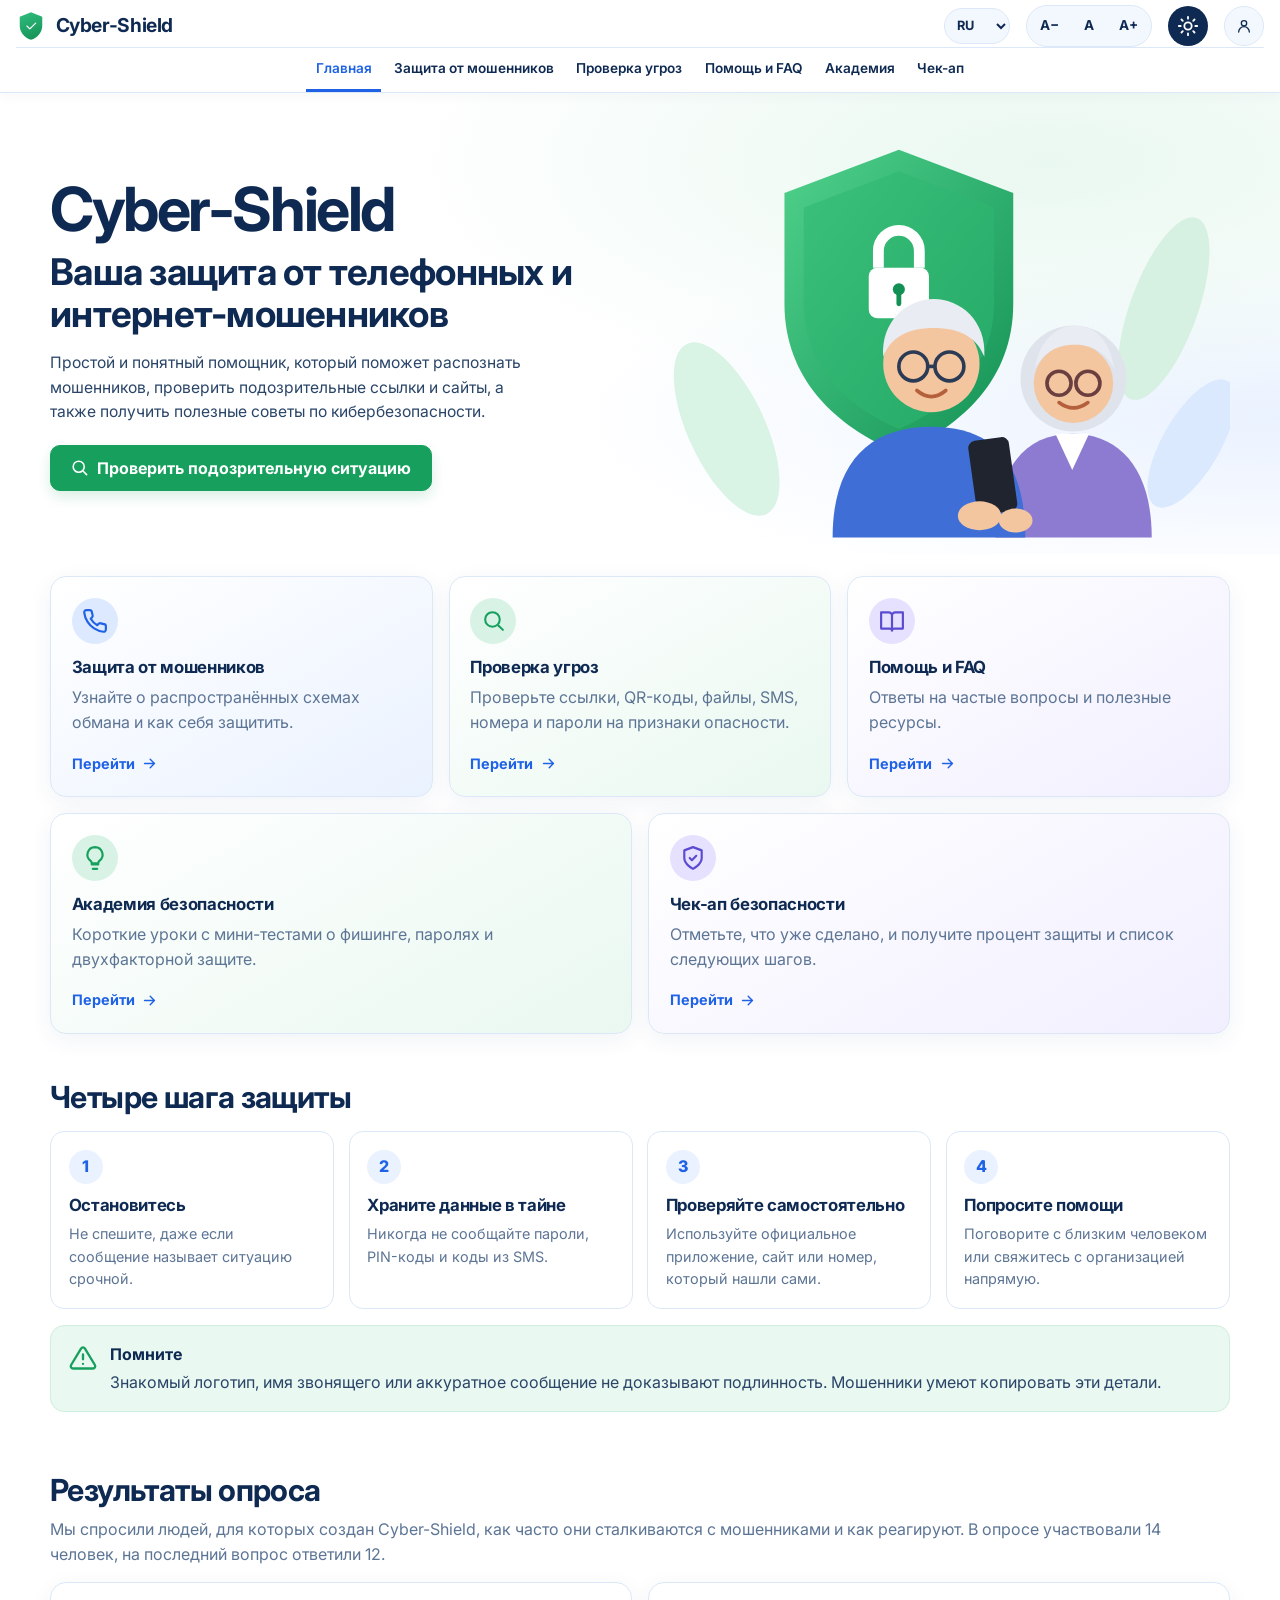
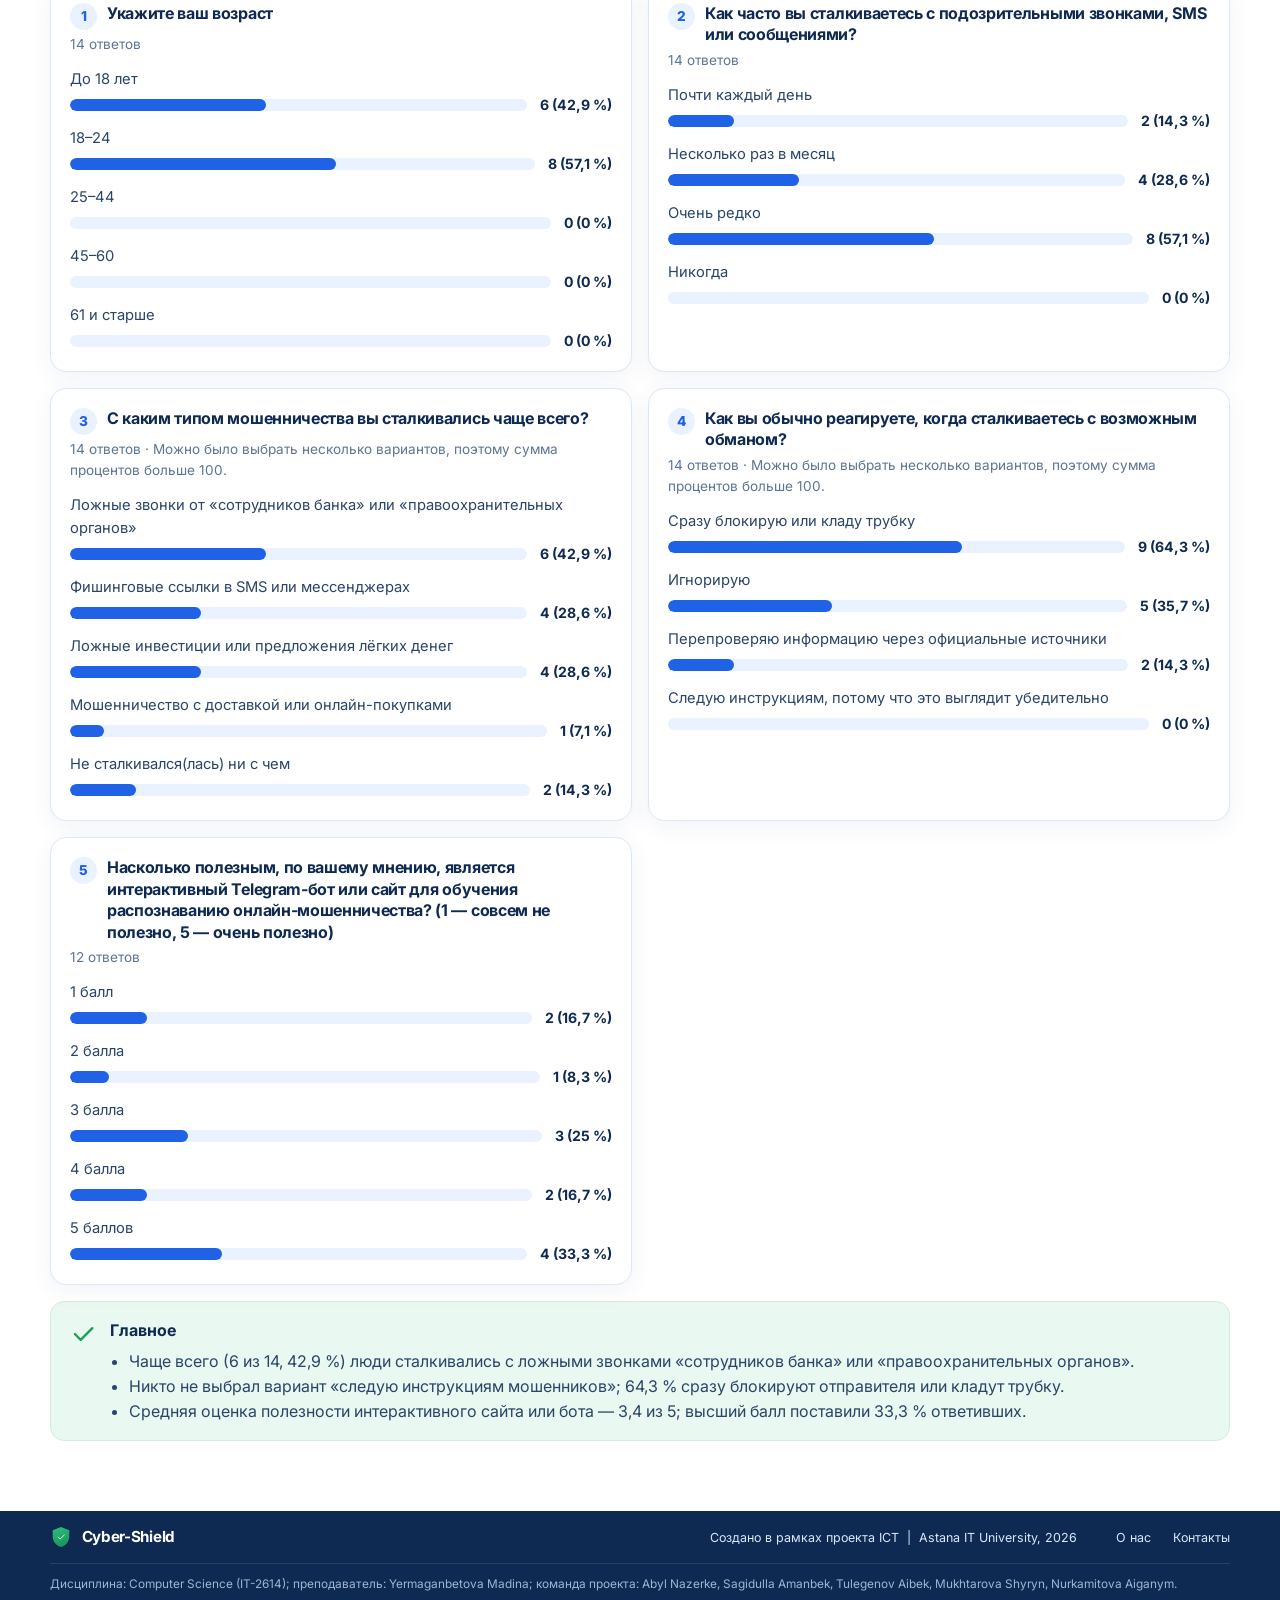
==== commit 6a9a171d: "Replace Cyber Shield files" ====
--- a/public/index.html
+++ b/public/index.html
@@ -1 +1 @@
-<!doctype html><html lang="ru"><head><meta charset="utf-8"><meta name="viewport" content="width=device-width,initial-scale=1"><meta name="description" content="Распознавайте онлайн-мошенничество и находите безопасные шаги."><title>Главная | Cyber-Shield</title><link rel="preconnect" href="https://fonts.googleapis.com"><link rel="preconnect" href="https://fonts.gstatic.com" crossorigin><link rel="stylesheet" href="https://fonts.googleapis.com/css2?family=Inter:wght@400;500;600;700;800&display=swap"><link rel="stylesheet" href="styles.css?v=4"><script>try{var d=document.documentElement,t=localStorage.getItem('cs-theme'),l=localStorage.getItem('cs-lang'),f=localStorage.getItem('cs-fs');if(t)d.dataset.theme=t;if(l)d.lang=l;if(f)d.style.setProperty('--font',f+'px')}catch(e){}</script></head><body><a class="skip" href="#main">Перейти к содержимому</a><header class="topbar" id="top"><div class="shell"><div class="toprow"><a class="brand" href="index.html"><span class="logo" aria-hidden="true">✦</span><span><strong>Cyber-Shield</strong><small>Защита от телефонных и интернет-мошенников</small></span></a><select class="lang" id="langSelect" aria-label="Язык"><option value="ru">RU</option><option value="kk">ҚАЗ</option><option value="en">EN</option></select><div class="tools" aria-label="Размер текста"><span>Размер текста</span><button class="tool" data-font="down" aria-label="Уменьшить текст">A−</button><button class="tool" data-font="reset" aria-label="Сбросить размер текста">A</button><button class="tool" data-font="up" aria-label="Увеличить текст">A+</button></div><button class="theme" id="themeToggle" type="button" aria-label="Сменить тему"><span class="ico i-sun" aria-hidden="true"></span></button><a class="acc" id="accLink" href="account.html" aria-label="Личный кабинет"><span class="ico i-user" aria-hidden="true"></span></a></div><div class="navwrap"><nav class="nav" aria-label="Основная навигация"><a href="index.html" aria-current="page"><span aria-hidden="true">⌂</span> Главная</a><a href="protect.html"><span aria-hidden="true">✓</span> Защита от мошенников</a><a href="scanner.html"><span aria-hidden="true">⌕</span> Проверка угроз</a><a href="help.html"><span aria-hidden="true">?</span> Помощь и FAQ</a><a href="academy.html"><span aria-hidden="true">★</span> Академия</a><a href="checkup.html"><span aria-hidden="true">✓</span> Чек-ап</a></nav></div></div></header><main id="main"><section class="hero"><div class="shell hero-grid"><div><h1><span class="brandname">Cyber-Shield</span>Ваша защита от телефонных и интернет-мошенников</h1><p class="lead">Простой и понятный помощник, который поможет распознать мошенников, проверить подозрительные ссылки и сайты, а также получить полезные советы по кибербезопасности.</p><div class="actions"><a class="btn green" href="protect.html#situation-check"><span class="ico i-search" aria-hidden="true"></span> Проверить подозрительную ситуацию</a></div></div><aside class="visual" aria-hidden="true"><svg viewBox="0 0 480 340" xmlns="http://www.w3.org/2000/svg"><defs><linearGradient id="sg" x1="0" y1="0" x2="1" y2="1"><stop offset="0" stop-color="#4fd18b"/><stop offset="1" stop-color="#139155"/></linearGradient></defs><ellipse cx="62" cy="250" rx="32" ry="78" fill="#d9f3e5" transform="rotate(-25 62 250)"/><ellipse cx="425" cy="150" rx="28" ry="80" fill="#d6f0e1" transform="rotate(20 425 150)"/><ellipse cx="448" cy="262" rx="24" ry="60" fill="#dbe9ff" transform="rotate(30 448 262)"/><path d="M205 18 300 54v92c0 62-42 102-95 124-53-22-95-62-95-124V54z" fill="url(#sg)"/><path d="M205 36 284 66v80c0 50-34 85-79 104-45-19-79-54-79-104V66z" fill="#2fb872" opacity=".55"/><rect x="180" y="116" width="50" height="42" rx="7" fill="#fff"/><path d="M188 116v-14a17 17 0 0 1 34 0v14" fill="none" stroke="#fff" stroke-width="9"/><circle cx="205" cy="134" r="5" fill="#139155"/><rect x="203" y="136" width="4" height="12" rx="2" fill="#139155"/><circle cx="350" cy="208" r="44" fill="#dfe3ec"/><path d="M285 340c0-56 24-86 64-86s66 30 66 86z" fill="#8c7bd1"/><path d="M335 254l14 30 14-30z" fill="#fff"/><circle cx="350" cy="212" r="33" fill="#f3c6a0"/><path d="M318 200c4-26 20-36 34-36s28 10 32 36c-8-14-18-20-33-20s-25 6-33 20z" fill="#e9ecf2"/><g fill="none" stroke="#6b3f3f" stroke-width="3"><circle cx="338" cy="212" r="10"/><circle cx="362" cy="212" r="10"/></g><path d="M338 228q12 9 24 0" fill="none" stroke="#b5603c" stroke-width="3" stroke-linecap="round"/><path d="M150 340c0-62 30-92 82-92s78 30 78 92z" fill="#3f6fd6"/><circle cx="232" cy="196" r="40" fill="#f3c6a0"/><path d="M192 190c-2-30 20-48 42-48s44 18 42 48c-6-16-20-24-42-24s-36 8-42 24z" fill="#e9ecf2"/><g fill="none" stroke="#2b3a55" stroke-width="3"><circle cx="217" cy="198" r="12"/><circle cx="247" cy="198" r="12"/><path d="M229 198h6"/></g><path d="M220 218q12 10 24 0" fill="none" stroke="#b5603c" stroke-width="3" stroke-linecap="round"/><rect x="266" y="258" width="34" height="62" rx="6" fill="#20242e" transform="rotate(-8 283 289)"/><ellipse cx="272" cy="322" rx="18" ry="12" fill="#f3c6a0"/><ellipse cx="302" cy="326" rx="14" ry="10" fill="#f3c6a0"/></svg></aside></div></section><section class="section"><div class="shell"><div class="cards"><article class="card c-blue"><div class="iconbox"><span class="ico i-phone" aria-hidden="true"></span></div><h3>Защита от мошенников</h3><p>Узнайте о распространённых схемах обмана и как себя защитить.</p><a class="arrow" href="protect.html">Перейти <span class="ico i-arrow" aria-hidden="true"></span></a></article><article class="card c-green"><div class="iconbox ib-green"><span class="ico i-search" aria-hidden="true"></span></div><h3>Проверка угроз</h3><p>Проверьте ссылки, QR-коды, файлы, SMS, номера и пароли на признаки опасности.</p><a class="arrow" href="scanner.html">Перейти <span class="ico i-arrow" aria-hidden="true"></span></a></article><article class="card c-purple"><div class="iconbox ib-purple"><span class="ico i-book" aria-hidden="true"></span></div><h3>Помощь и FAQ</h3><p>Ответы на частые вопросы и полезные ресурсы.</p><a class="arrow" href="help.html">Перейти <span class="ico i-arrow" aria-hidden="true"></span></a></article></div><div class="cards two"><article class="card c-green"><div class="iconbox ib-green"><span class="ico i-bulb" aria-hidden="true"></span></div><h3>Академия безопасности</h3><p>Короткие уроки с мини-тестами о фишинге, паролях и двухфакторной защите.</p><a class="arrow" href="academy.html">Перейти <span class="ico i-arrow" aria-hidden="true"></span></a></article><article class="card c-purple"><div class="iconbox ib-purple"><span class="ico i-shieldc" aria-hidden="true"></span></div><h3>Чек-ап безопасности</h3><p>Отметьте, что уже сделано, и получите процент защиты и список следующих шагов.</p><a class="arrow" href="checkup.html">Перейти <span class="ico i-arrow" aria-hidden="true"></span></a></article></div></div></section><section class="section" id="tips"><div class="shell"><h2>Четыре шага защиты</h2><div class="steps"><article class="step"><h3>Остановитесь</h3><p>Не спешите, даже если сообщение называет ситуацию срочной.</p></article><article class="step"><h3>Храните данные в тайне</h3><p>Никогда не сообщайте пароли, PIN-коды и коды из SMS.</p></article><article class="step"><h3>Проверяйте самостоятельно</h3><p>Используйте официальное приложение, сайт или номер, который нашли сами.</p></article><article class="step"><h3>Попросите помощи</h3><p>Поговорите с близким человеком или свяжитесь с организацией напрямую.</p></article></div><div class="callout"><span class="ico i-alert" aria-hidden="true"></span><div><strong>Помните</strong><p>Знакомый логотип, имя звонящего или аккуратное сообщение не доказывают подлинность. Мошенники умеют копировать эти детали.</p></div></div></div></section></main><footer class="footer" id="contacts"><div class="shell"><div class="footbar"><a class="brand" href="index.html"><span class="logo" aria-hidden="true">✦</span><strong>Cyber-Shield</strong></a><span><span>Создано в рамках проекта ICT</span> &nbsp;|&nbsp; Astana IT University, 2026</span><span class="footlinks"><a href="#about">О нас</a><a href="#contacts">Контакты</a></span></div><p class="footnote" id="about">Дисциплина: Computer Science (IT-2614); преподаватель: Yermaganbetova Madina; команда проекта: Abyl Nazerke, Sagidulla Amanbek, Tulegenov Aibek, Mukhtarova Shyryn, Nurkamitova Aiganym.</p></div></footer><button class="backtop" id="backTop" aria-label="Наверх" title="Наверх">↑</button><script src="script.js?v=4"></script></body></html>+<!doctype html><html lang="ru"><head><meta charset="utf-8"><meta name="viewport" content="width=device-width,initial-scale=1"><meta name="description" content="Распознавайте онлайн-мошенничество и находите безопасные шаги."><title>Главная | Cyber-Shield</title><link rel="preconnect" href="https://fonts.googleapis.com"><link rel="preconnect" href="https://fonts.gstatic.com" crossorigin><link rel="stylesheet" href="https://fonts.googleapis.com/css2?family=Inter:wght@400;500;600;700;800&display=swap"><link rel="stylesheet" href="styles.css?v=5"><script>try{var d=document.documentElement,t=localStorage.getItem('cs-theme'),l=localStorage.getItem('cs-lang'),f=localStorage.getItem('cs-fs');if(t)d.dataset.theme=t;if(l)d.lang=l;if(f)d.style.setProperty('--font',f+'px')}catch(e){}</script></head><body><a class="skip" href="#main">Перейти к содержимому</a><header class="topbar" id="top"><div class="shell"><div class="toprow"><a class="brand" href="index.html"><span class="logo" aria-hidden="true">✦</span><span><strong>Cyber-Shield</strong><small>Защита от телефонных и интернет-мошенников</small></span></a><select class="lang" id="langSelect" aria-label="Язык"><option value="ru">RU</option><option value="kk">ҚАЗ</option><option value="en">EN</option></select><div class="tools" aria-label="Размер текста"><span>Размер текста</span><button class="tool" data-font="down" aria-label="Уменьшить текст">A−</button><button class="tool" data-font="reset" aria-label="Сбросить размер текста">A</button><button class="tool" data-font="up" aria-label="Увеличить текст">A+</button></div><button class="theme" id="themeToggle" type="button" aria-label="Сменить тему"><span class="ico i-sun" aria-hidden="true"></span></button><a class="acc" id="accLink" href="account.html" aria-label="Личный кабинет"><span class="ico i-user" aria-hidden="true"></span></a></div><div class="navwrap"><nav class="nav" aria-label="Основная навигация"><a href="index.html" aria-current="page"><span aria-hidden="true">⌂</span> Главная</a><a href="protect.html"><span aria-hidden="true">✓</span> Защита от мошенников</a><a href="scanner.html"><span aria-hidden="true">⌕</span> Проверка угроз</a><a href="help.html"><span aria-hidden="true">?</span> Помощь и FAQ</a><a href="academy.html"><span aria-hidden="true">★</span> Академия</a><a href="checkup.html"><span aria-hidden="true">✓</span> Чек-ап</a></nav></div></div></header><main id="main"><section class="hero"><div class="shell hero-grid"><div><h1><span class="brandname">Cyber-Shield</span>Ваша защита от телефонных и интернет-мошенников</h1><p class="lead">Простой и понятный помощник, который поможет распознать мошенников, проверить подозрительные ссылки и сайты, а также получить полезные советы по кибербезопасности.</p><div class="actions"><a class="btn green" href="protect.html#situation-check"><span class="ico i-search" aria-hidden="true"></span> Проверить подозрительную ситуацию</a></div></div><aside class="visual" aria-hidden="true"><svg viewBox="0 0 480 340" xmlns="http://www.w3.org/2000/svg"><defs><linearGradient id="sg" x1="0" y1="0" x2="1" y2="1"><stop offset="0" stop-color="#4fd18b"/><stop offset="1" stop-color="#139155"/></linearGradient></defs><ellipse cx="62" cy="250" rx="32" ry="78" fill="#d9f3e5" transform="rotate(-25 62 250)"/><ellipse cx="425" cy="150" rx="28" ry="80" fill="#d6f0e1" transform="rotate(20 425 150)"/><ellipse cx="448" cy="262" rx="24" ry="60" fill="#dbe9ff" transform="rotate(30 448 262)"/><path d="M205 18 300 54v92c0 62-42 102-95 124-53-22-95-62-95-124V54z" fill="url(#sg)"/><path d="M205 36 284 66v80c0 50-34 85-79 104-45-19-79-54-79-104V66z" fill="#2fb872" opacity=".55"/><rect x="180" y="116" width="50" height="42" rx="7" fill="#fff"/><path d="M188 116v-14a17 17 0 0 1 34 0v14" fill="none" stroke="#fff" stroke-width="9"/><circle cx="205" cy="134" r="5" fill="#139155"/><rect x="203" y="136" width="4" height="12" rx="2" fill="#139155"/><circle cx="350" cy="208" r="44" fill="#dfe3ec"/><path d="M285 340c0-56 24-86 64-86s66 30 66 86z" fill="#8c7bd1"/><path d="M335 254l14 30 14-30z" fill="#fff"/><circle cx="350" cy="212" r="33" fill="#f3c6a0"/><path d="M318 200c4-26 20-36 34-36s28 10 32 36c-8-14-18-20-33-20s-25 6-33 20z" fill="#e9ecf2"/><g fill="none" stroke="#6b3f3f" stroke-width="3"><circle cx="338" cy="212" r="10"/><circle cx="362" cy="212" r="10"/></g><path d="M338 228q12 9 24 0" fill="none" stroke="#b5603c" stroke-width="3" stroke-linecap="round"/><path d="M150 340c0-62 30-92 82-92s78 30 78 92z" fill="#3f6fd6"/><circle cx="232" cy="196" r="40" fill="#f3c6a0"/><path d="M192 190c-2-30 20-48 42-48s44 18 42 48c-6-16-20-24-42-24s-36 8-42 24z" fill="#e9ecf2"/><g fill="none" stroke="#2b3a55" stroke-width="3"><circle cx="217" cy="198" r="12"/><circle cx="247" cy="198" r="12"/><path d="M229 198h6"/></g><path d="M220 218q12 10 24 0" fill="none" stroke="#b5603c" stroke-width="3" stroke-linecap="round"/><rect x="266" y="258" width="34" height="62" rx="6" fill="#20242e" transform="rotate(-8 283 289)"/><ellipse cx="272" cy="322" rx="18" ry="12" fill="#f3c6a0"/><ellipse cx="302" cy="326" rx="14" ry="10" fill="#f3c6a0"/></svg></aside></div></section><section class="section"><div class="shell"><div class="cards"><article class="card c-blue"><div class="iconbox"><span class="ico i-phone" aria-hidden="true"></span></div><h3>Защита от мошенников</h3><p>Узнайте о распространённых схемах обмана и как себя защитить.</p><a class="arrow" href="protect.html">Перейти <span class="ico i-arrow" aria-hidden="true"></span></a></article><article class="card c-green"><div class="iconbox ib-green"><span class="ico i-search" aria-hidden="true"></span></div><h3>Проверка угроз</h3><p>Проверьте ссылки, QR-коды, файлы, SMS, номера и пароли на признаки опасности.</p><a class="arrow" href="scanner.html">Перейти <span class="ico i-arrow" aria-hidden="true"></span></a></article><article class="card c-purple"><div class="iconbox ib-purple"><span class="ico i-book" aria-hidden="true"></span></div><h3>Помощь и FAQ</h3><p>Ответы на частые вопросы и полезные ресурсы.</p><a class="arrow" href="help.html">Перейти <span class="ico i-arrow" aria-hidden="true"></span></a></article></div><div class="cards two"><article class="card c-green"><div class="iconbox ib-green"><span class="ico i-bulb" aria-hidden="true"></span></div><h3>Академия безопасности</h3><p>Короткие уроки с мини-тестами о фишинге, паролях и двухфакторной защите.</p><a class="arrow" href="academy.html">Перейти <span class="ico i-arrow" aria-hidden="true"></span></a></article><article class="card c-purple"><div class="iconbox ib-purple"><span class="ico i-shieldc" aria-hidden="true"></span></div><h3>Чек-ап безопасности</h3><p>Отметьте, что уже сделано, и получите процент защиты и список следующих шагов.</p><a class="arrow" href="checkup.html">Перейти <span class="ico i-arrow" aria-hidden="true"></span></a></article></div></div></section><section class="section" id="tips"><div class="shell"><h2>Четыре шага защиты</h2><div class="steps"><article class="step"><h3>Остановитесь</h3><p>Не спешите, даже если сообщение называет ситуацию срочной.</p></article><article class="step"><h3>Храните данные в тайне</h3><p>Никогда не сообщайте пароли, PIN-коды и коды из SMS.</p></article><article class="step"><h3>Проверяйте самостоятельно</h3><p>Используйте официальное приложение, сайт или номер, который нашли сами.</p></article><article class="step"><h3>Попросите помощи</h3><p>Поговорите с близким человеком или свяжитесь с организацией напрямую.</p></article></div><div class="callout"><span class="ico i-alert" aria-hidden="true"></span><div><strong>Помните</strong><p>Знакомый логотип, имя звонящего или аккуратное сообщение не доказывают подлинность. Мошенники умеют копировать эти детали.</p></div></div></div></section><section class="section" id="survey"><div class="shell"><h2>Результаты опроса</h2><p class="muted">Мы спросили людей, для которых создан Cyber-Shield, как часто они сталкиваются с мошенниками и как реагируют. В опросе участвовали 14 человек, на последний вопрос ответили 12.</p><div class="survey"><article class="sq"><h3><span class="qn">1</span>Укажите ваш возраст</h3><p class="muted small"><span>14</span> ответов</p><ul class="bars"><li><span class="bl">До 18 лет</span><span class="bt" aria-hidden="true"><i style="width:42.9%"></i></span><span class="bv">6 (42,9 %)</span></li><li><span class="bl">18–24</span><span class="bt" aria-hidden="true"><i style="width:57.1%"></i></span><span class="bv">8 (57,1 %)</span></li><li><span class="bl">25–44</span><span class="bt" aria-hidden="true"><i style="width:0.0%"></i></span><span class="bv">0 (0 %)</span></li><li><span class="bl">45–60</span><span class="bt" aria-hidden="true"><i style="width:0.0%"></i></span><span class="bv">0 (0 %)</span></li><li><span class="bl">61 и старше</span><span class="bt" aria-hidden="true"><i style="width:0.0%"></i></span><span class="bv">0 (0 %)</span></li></ul></article><article class="sq"><h3><span class="qn">2</span>Как часто вы сталкиваетесь с подозрительными звонками, SMS или сообщениями?</h3><p class="muted small"><span>14</span> ответов</p><ul class="bars"><li><span class="bl">Почти каждый день</span><span class="bt" aria-hidden="true"><i style="width:14.3%"></i></span><span class="bv">2 (14,3 %)</span></li><li><span class="bl">Несколько раз в месяц</span><span class="bt" aria-hidden="true"><i style="width:28.6%"></i></span><span class="bv">4 (28,6 %)</span></li><li><span class="bl">Очень редко</span><span class="bt" aria-hidden="true"><i style="width:57.1%"></i></span><span class="bv">8 (57,1 %)</span></li><li><span class="bl">Никогда</span><span class="bt" aria-hidden="true"><i style="width:0.0%"></i></span><span class="bv">0 (0 %)</span></li></ul></article><article class="sq"><h3><span class="qn">3</span>С каким типом мошенничества вы сталкивались чаще всего?</h3><p class="muted small"><span>14</span> ответов · Можно было выбрать несколько вариантов, поэтому сумма процентов больше 100.</p><ul class="bars"><li><span class="bl">Ложные звонки от «сотрудников банка» или «правоохранительных органов»</span><span class="bt" aria-hidden="true"><i style="width:42.9%"></i></span><span class="bv">6 (42,9 %)</span></li><li><span class="bl">Фишинговые ссылки в SMS или мессенджерах</span><span class="bt" aria-hidden="true"><i style="width:28.6%"></i></span><span class="bv">4 (28,6 %)</span></li><li><span class="bl">Ложные инвестиции или предложения лёгких денег</span><span class="bt" aria-hidden="true"><i style="width:28.6%"></i></span><span class="bv">4 (28,6 %)</span></li><li><span class="bl">Мошенничество с доставкой или онлайн-покупками</span><span class="bt" aria-hidden="true"><i style="width:7.1%"></i></span><span class="bv">1 (7,1 %)</span></li><li><span class="bl">Не сталкивался(лась) ни с чем</span><span class="bt" aria-hidden="true"><i style="width:14.3%"></i></span><span class="bv">2 (14,3 %)</span></li></ul></article><article class="sq"><h3><span class="qn">4</span>Как вы обычно реагируете, когда сталкиваетесь с возможным обманом?</h3><p class="muted small"><span>14</span> ответов · Можно было выбрать несколько вариантов, поэтому сумма процентов больше 100.</p><ul class="bars"><li><span class="bl">Сразу блокирую или кладу трубку</span><span class="bt" aria-hidden="true"><i style="width:64.3%"></i></span><span class="bv">9 (64,3 %)</span></li><li><span class="bl">Игнорирую</span><span class="bt" aria-hidden="true"><i style="width:35.7%"></i></span><span class="bv">5 (35,7 %)</span></li><li><span class="bl">Перепроверяю информацию через официальные источники</span><span class="bt" aria-hidden="true"><i style="width:14.3%"></i></span><span class="bv">2 (14,3 %)</span></li><li><span class="bl">Следую инструкциям, потому что это выглядит убедительно</span><span class="bt" aria-hidden="true"><i style="width:0.0%"></i></span><span class="bv">0 (0 %)</span></li></ul></article><article class="sq"><h3><span class="qn">5</span>Насколько полезным, по вашему мнению, является интерактивный Telegram-бот или сайт для обучения распознаванию онлайн-мошенничества? (1 — совсем не полезно, 5 — очень полезно)</h3><p class="muted small"><span>12</span> ответов</p><ul class="bars"><li><span class="bl">1 балл</span><span class="bt" aria-hidden="true"><i style="width:16.7%"></i></span><span class="bv">2 (16,7 %)</span></li><li><span class="bl">2 балла</span><span class="bt" aria-hidden="true"><i style="width:8.3%"></i></span><span class="bv">1 (8,3 %)</span></li><li><span class="bl">3 балла</span><span class="bt" aria-hidden="true"><i style="width:25.0%"></i></span><span class="bv">3 (25 %)</span></li><li><span class="bl">4 балла</span><span class="bt" aria-hidden="true"><i style="width:16.7%"></i></span><span class="bv">2 (16,7 %)</span></li><li><span class="bl">5 баллов</span><span class="bt" aria-hidden="true"><i style="width:33.3%"></i></span><span class="bv">4 (33,3 %)</span></li></ul></article></div><div class="callout"><span class="ico i-check" aria-hidden="true"></span><div><strong>Главное</strong><ul><li>Чаще всего (6 из 14, 42,9 %) люди сталкивались с ложными звонками «сотрудников банка» или «правоохранительных органов».</li><li>Никто не выбрал вариант «следую инструкциям мошенников»; 64,3 % сразу блокируют отправителя или кладут трубку.</li><li>Средняя оценка полезности интерактивного сайта или бота — 3,4 из 5; высший балл поставили 33,3 % ответивших.</li></ul></div></div></div></section></main><footer class="footer" id="contacts"><div class="shell"><div class="footbar"><a class="brand" href="index.html"><span class="logo" aria-hidden="true">✦</span><strong>Cyber-Shield</strong></a><span><span>Создано в рамках проекта ICT</span> &nbsp;|&nbsp; Astana IT University, 2026</span><span class="footlinks"><a href="#about">О нас</a><a href="#contacts">Контакты</a></span></div><p class="footnote" id="about">Дисциплина: Computer Science (IT-2614); преподаватель: Yermaganbetova Madina; команда проекта: Abyl Nazerke, Sagidulla Amanbek, Tulegenov Aibek, Mukhtarova Shyryn, Nurkamitova Aiganym.</p></div></footer><button class="backtop" id="backTop" aria-label="Наверх" title="Наверх">↑</button><script src="script.js?v=5"></script></body></html>
--- a/public/styles.css
+++ b/public/styles.css
@@ -209,6 +209,53 @@
 @media(max-width:650px){.dq,.cards.three,.cards.four{grid-template-columns:1fr 1fr}.dhero{grid-template-columns:1fr}.acc{width:36px;height:36px}.donut{width:120px}.bars li{grid-template-columns:70px 1fr 22px}}
 @media(max-width:650px){details.lesson summary{flex-wrap:wrap;padding:.6rem 0}.lesson summary .lt{flex-basis:calc(100% - 60px)}}
 @media(max-width:420px){.brand strong{display:none}.dq,.cards.three,.cards.four{grid-template-columns:1fr}}
+/* academy modules + video lessons */
+.module{padding:1.2rem}
+.mhead{display:flex;align-items:center;gap:.9rem}.mhead .iconbox{margin:0;flex:none}.mhead .lt{flex:1;min-width:0}.mhead h3{margin:.1rem 0}.mhead p{margin:0;font-size:.85rem}
+.mn{font-size:.72rem;font-weight:700;color:var(--blue);text-transform:uppercase;letter-spacing:.04em}
+.module>h4,.mbody h4{margin:1rem 0 .4rem;color:var(--head)}
+.vlist{list-style:none;margin:0;padding:0;display:grid;gap:.6rem}
+.vitem{border:1px solid var(--line);border-radius:12px;background:var(--tint);overflow:hidden}
+.vrow{display:flex;align-items:center;gap:.8rem;width:100%;padding:.7rem .9rem;border:0;background:transparent;color:inherit;font:inherit;text-align:left;cursor:pointer}
+.play{flex:none;width:38px;height:38px;border-radius:50%;background:var(--blue);color:#fff;display:grid;place-items:center;font-size:.85rem}.play:before{content:"\25B6";margin-left:2px}
+.vitem.seen .play{background:var(--green)}.vitem.seen .play:before{content:"\2713";margin:0;font-size:1rem}
+.vt{flex:1;min-width:0}.vt strong{display:block;color:var(--head)}.vt small{color:var(--muted)}
+.vstate{flex:none;font-size:.78rem;font-weight:700;color:var(--blue)}.vitem.seen .vstate{color:#0e7a47}
+[data-theme=dark] .vitem.seen .vstate{color:#6fe0a8}
+.vbox{padding:.2rem .9rem 1rem}
+.stage{position:relative;min-height:270px;border-radius:14px;background:linear-gradient(160deg,#0f2a52,#1b4ea8);color:#fff;display:grid;place-items:center;padding:1.2rem;overflow:hidden}
+.scene{display:grid;gap:.8rem;justify-items:center;width:100%;max-width:560px}
+.anim{opacity:0;animation:vpop .55s ease forwards;animation-delay:var(--d,0s)}
+@keyframes vpop{from{opacity:0;transform:translateY(12px) scale(.97)}to{opacity:1;transform:none}}
+@keyframes vblink{50%{box-shadow:0 0 0 4px #ff6b6b66}}
+@keyframes vring{0%{box-shadow:0 0 0 0 #17a05d88}100%{box-shadow:0 0 0 18px #17a05d00}}
+.phone{width:min(320px,100%);background:#fff;color:#17345b;border-radius:22px;padding:.9rem;box-shadow:0 10px 30px #0006}
+.phone .from{font-weight:800;font-size:.78rem;color:#5d7595;margin-bottom:.4rem}
+.bubble{background:#e8f0ff;border-radius:14px 14px 14px 4px;padding:.6rem .8rem;font-size:.88rem;line-height:1.4}
+.chips{list-style:none;display:flex;flex-wrap:wrap;gap:.4rem;margin:0;padding:0;justify-content:center}
+.chip{padding:.3rem .75rem;border-radius:99px;font-size:.78rem;font-weight:700}.chip.bad{background:#ffe3e1;color:#a32822}.chip.good{background:#dcf5e7;color:#0e7a47}
+.urlbar{display:flex;flex-wrap:wrap;align-items:center;background:#fff;color:#17345b;border-radius:99px;padding:.65rem 1.1rem;font:600 .9rem ui-monospace,Menlo,Consolas,monospace;overflow-wrap:anywhere;max-width:100%}
+.urlbar .hl{padding:.1rem .35rem;border-radius:6px;margin:0 .05rem}.urlbar.bad .hl{background:#ffd0cc;color:#a32822;animation:vblink 1.2s .8s 3}.urlbar.good .hl{background:#cfeedd;color:#0e7a47}
+.callscr{display:grid;justify-items:center;gap:.25rem;text-align:center}.callscr .ring{width:50px;height:50px;border-radius:50%;background:#17a05d;animation:vring 1.3s infinite}.callscr .who{font-size:1.1rem}.callscr .num{opacity:.85;font-size:.9rem}
+.says{list-style:none;margin:0;padding:0;display:grid;gap:.45rem;width:min(440px,100%)}.say{background:#fff;color:#17345b;padding:.5rem .85rem;border-radius:12px;font-size:.86rem;text-align:left}
+.cmp{display:grid;grid-template-columns:1fr 1fr;gap:1rem;width:100%}.cmp h5{margin:0 0 .4rem;font-size:.75rem;text-transform:uppercase;letter-spacing:.05em;opacity:.9}
+.cmp ul{list-style:none;margin:0;padding:0;display:grid;gap:.4rem}.cmp li{padding:.45rem .7rem;border-radius:10px;font:600 .82rem ui-monospace,Menlo,Consolas,monospace;overflow-wrap:anywhere}
+.cmp .bad li{background:#ffd0cc;color:#a32822}.cmp .good li{background:#cfeedd;color:#0e7a47}
+.pts{list-style:none;margin:0;padding:0;display:grid;gap:.5rem;width:min(520px,100%)}
+.pts li{display:flex;gap:.65rem;align-items:center;background:#ffffff1f;border:1px solid #ffffff33;border-radius:12px;padding:.6rem .85rem;font-weight:600;font-size:.92rem}
+.pts li:before{flex:none;width:24px;height:24px;border-radius:50%;display:grid;place-items:center;font-size:.8rem;background:#ffffff33;content:"\2022"}
+.pts li.ok:before{content:"\2713";background:#17a05d}.pts li.no:before{content:"\2715";background:#d6403a}
+.vcap{margin:.8rem 0 .5rem;font-weight:600;color:var(--head);min-height:3.2em}
+.vctl{display:flex;gap:.4rem;align-items:center;flex-wrap:wrap}
+.vbtn{min-width:40px;min-height:40px;border:1px solid var(--line);border-radius:10px;background:var(--card);color:var(--head);font-size:1rem;cursor:pointer}.vbtn:hover{border-color:var(--blue)}
+.dots{display:flex;gap:.3rem;flex:1;min-width:90px}.dot{flex:1;height:8px;border:0;border-radius:99px;background:#9fb5d466;cursor:pointer;padding:0}.dot.on{background:var(--blue)}.dot.past{background:var(--green)}
+.vcount{font-size:.78rem;color:var(--muted);white-space:nowrap}.vvoice{display:flex;align-items:center;gap:.3rem;font-size:.82rem;color:var(--head)}.vvoice input{width:18px;height:18px;margin:0}
+.vdone{margin:.5rem 0 0;font-weight:700;color:#0e7a47;min-height:1.2em}[data-theme=dark] .vdone{color:#6fe0a8}
+.ownvideo{width:100%;border-radius:14px;background:#000;max-height:420px}
+details.mtest{margin-top:1rem;padding:.2rem 1rem}
+details.mtest[open]{padding-bottom:.6rem}
+@media(max-width:650px){.cmp{grid-template-columns:1fr}.stage{min-height:300px;padding:.8rem}.vrow{padding:.6rem}.mhead{align-items:flex-start}}
+@media(prefers-reduced-motion:reduce){.anim{animation:none!important;opacity:1!important}.urlbar .hl,.callscr .ring{animation:none!important}}
 /* footer */
 .footer{background:#0f2a52;color:#dbe7fa;margin-top:2rem}
 .footbar{display:flex;align-items:center;justify-content:space-between;gap:1rem;flex-wrap:wrap;min-height:52px;padding:.4rem 0;font-size:.78rem}
@@ -251,3 +298,18 @@
 .i-grid{--i:url("data:image/svg+xml,%3Csvg xmlns='http://www.w3.org/2000/svg' viewBox='0 0 24 24' fill='none' stroke='black' stroke-width='2' stroke-linecap='round' stroke-linejoin='round'%3E%3Crect x='3' y='3' width='18' height='18' rx='2'/%3E%3Cpath d='M3 9h18M9 21V9'/%3E%3C/svg%3E")}
 .i-alert{--i:url("data:image/svg+xml,%3Csvg xmlns='http://www.w3.org/2000/svg' viewBox='0 0 24 24' fill='none' stroke='black' stroke-width='2' stroke-linecap='round' stroke-linejoin='round'%3E%3Cpath d='M10.3 3.9 1.8 18a2 2 0 0 0 1.7 3h17a2 2 0 0 0 1.7-3L13.7 3.9a2 2 0 0 0-3.4 0zM12 9v4M12 17h.01'/%3E%3C/svg%3E")}
 [data-theme=dark] .theme .ico{--i:url("data:image/svg+xml,%3Csvg xmlns='http://www.w3.org/2000/svg' viewBox='0 0 24 24' fill='none' stroke='black' stroke-width='2' stroke-linecap='round' stroke-linejoin='round'%3E%3Cpath d='M21 12.8A9 9 0 1 1 11.2 3 7 7 0 0 0 21 12.8z'/%3E%3C/svg%3E")}
+
+/* ---- результаты опроса (index.html#survey) ---- */
+.survey{display:grid;grid-template-columns:repeat(2,1fr);gap:1rem;margin:1rem 0}
+.sq{background:var(--card);border:1px solid var(--line);border-radius:16px;padding:1.2rem;box-shadow:var(--shadow)}
+.sq h3{display:flex;gap:.6rem;align-items:flex-start;margin:0 0 .25rem;font-size:1rem;line-height:1.35}
+.sq .qn{flex:none;display:inline-grid;place-items:center;width:1.7rem;height:1.7rem;border-radius:50%;background:var(--t-blue);color:var(--blue);font-weight:800;font-size:.85rem}
+.sq .small{font-size:.85rem;margin:.1rem 0 .8rem}
+.bars{list-style:none;margin:0;padding:0;display:grid;gap:.7rem}
+.bars li{display:grid;grid-template-columns:1fr auto;gap:.2rem .8rem;align-items:center}
+.bars .bl{grid-column:1/-1;font-size:.92rem}
+.bars .bt{height:12px;border-radius:99px;background:var(--t-blue);overflow:hidden}
+.bars .bt i{display:block;height:100%;border-radius:99px;background:var(--blue)}
+.bars .bv{font-weight:700;font-size:.88rem;white-space:nowrap;color:var(--head)}
+#survey .callout ul{margin:.4rem 0 0;padding-left:1.2rem}
+@media(max-width:760px){.survey{grid-template-columns:1fr}}
